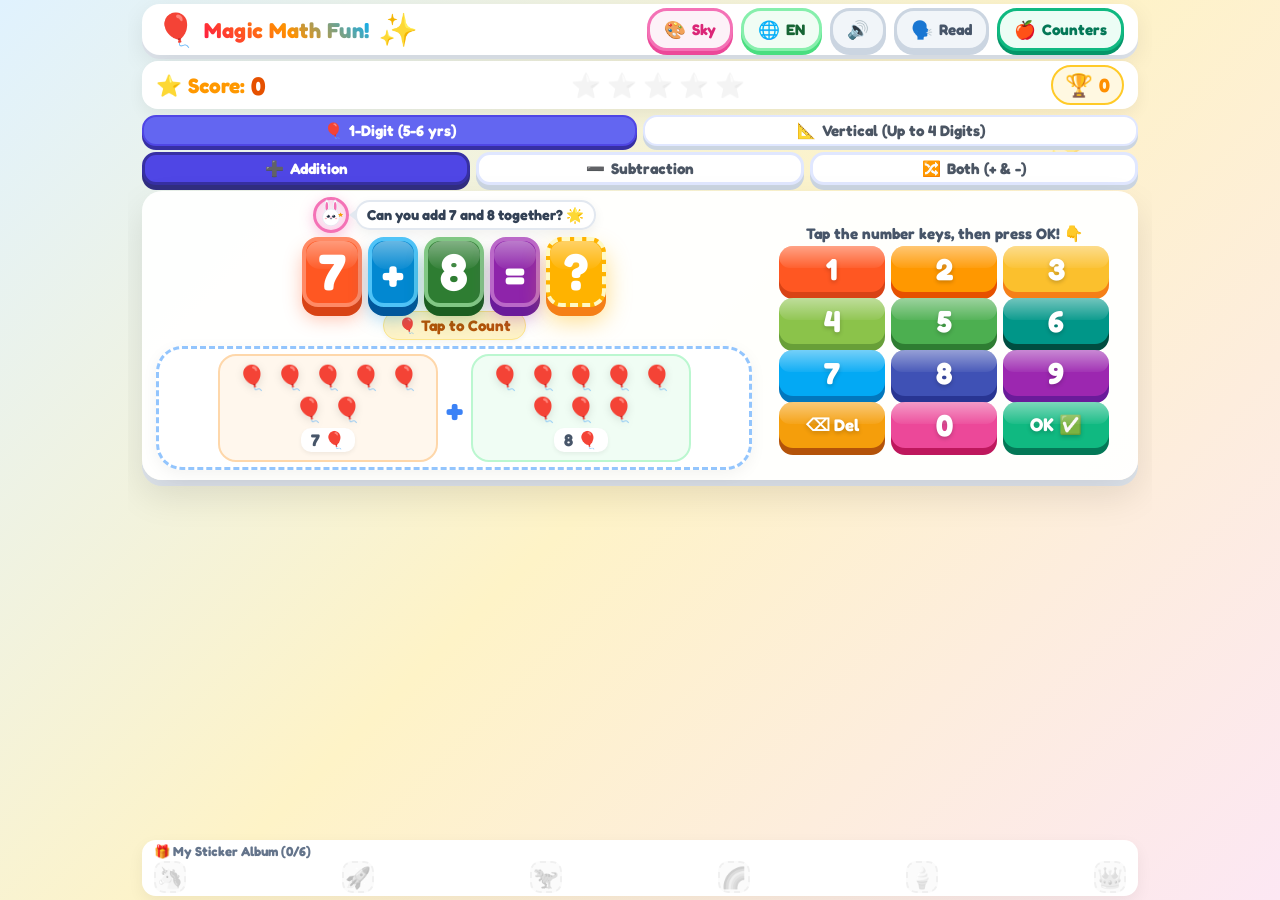
==== index.html @ 03e1ab06 "feat: dynamic device adaptation engine, 2-4 digit vertical math with carry/borrow animations, zero-s" ====
<!DOCTYPE html>
<html lang="en">
<head>
  <meta charset="UTF-8">
  <meta name="viewport" content="width=device-width, initial-scale=1.0, maximum-scale=1.0, user-scalable=no, viewport-fit=cover">
  <meta name="apple-mobile-web-app-capable" content="yes">
  <meta name="apple-mobile-web-app-status-bar-style" content="default">
  <title>🌟 Magic Math Adventure! Kids Addition & Subtraction 🎈</title>
  <link rel="preconnect" href="https://fonts.googleapis.com">
  <link rel="preconnect" href="https://fonts.gstatic.com" crossorigin>
  <link href="https://fonts.googleapis.com/css2?family=Fredoka:wght@400;600;700;800&family=Nunito:wght@700;900&display=swap" rel="stylesheet">
  <link rel="stylesheet" href="style.css?v=4.1.0">
</head>
<body class="theme-sky">
  <!-- Canvas for celebration fireworks, flowers & magic touch sparkles -->
  <canvas id="fxCanvas"></canvas>

  <!-- Ambient background clouds & world elements -->
  <div class="bg-decorations" aria-hidden="true">
    <div class="bg-cloud cloud-1">☁️</div>
    <div class="bg-cloud cloud-2">⛅</div>
    <div class="bg-cloud cloud-3">☁️</div>
    <div class="bg-cloud cloud-4">✨</div>
  </div>

  <div class="game-container">
    <!-- Top Header & Controls -->
    <header class="game-header">
      <div class="logo-badge">
        <span class="logo-icon">🎈</span>
        <h1 class="game-title">Magic Math Fun!</h1>
        <span class="logo-icon">✨</span>
      </div>

      <div class="header-tools">
        <!-- Theme Switcher -->
        <button id="themeBtn" class="tool-btn theme-btn" title="Switch Theme (Sky, Space, Candy)" aria-label="Switch Theme">
          <span id="themeIcon">🎨</span>
          <span class="btn-label" id="themeLabel">Sky</span>
        </button>
        <!-- Voice Language Switcher (EN / 中文) -->
        <button id="langBtn" class="tool-btn lang-btn" title="Switch Voice Language (English / 中文)" aria-label="Switch Voice Language">
          <span id="langIcon">🌐</span>
          <span class="btn-label" id="langLabel">EN</span>
        </button>
        <!-- Sound toggle -->
        <button id="soundBtn" class="tool-btn" title="Toggle Sound" aria-label="Toggle Sound">
          <span id="soundIcon">🔊</span>
        </button>
        <!-- Speech Read-Aloud button -->
        <button id="speechBtn" class="tool-btn" title="Read Problem Aloud" aria-label="Read Problem Aloud">
          <span>🗣️</span>
          <span class="btn-label">Read</span>
        </button>
        <!-- Visual Helpers toggle -->
        <button id="visualToggleBtn" class="tool-btn active" title="Show/Hide Fruit Counters" aria-label="Toggle Counters">
          <span>🍎</span>
          <span class="btn-label">Counters</span>
        </button>
      </div>
    </header>

    <!-- Score & Streak Bar with Cool Combo Meter -->
    <div class="score-banner">
      <div class="streak-box">
        <span class="star-icon">⭐</span>
        <span class="streak-label">Score:</span>
        <span id="scoreVal" class="score-num">0</span>
      </div>

      <!-- Arcade Combo Flame Badge -->
      <div class="combo-badge hidden" id="comboBadge">
        <span class="combo-flame">🔥</span>
        <span class="combo-text" id="comboText">COMBO x2!</span>
      </div>

      <div class="stars-tray" id="starsTray">
        <span class="star-slot empty">⭐</span>
        <span class="star-slot empty">⭐</span>
        <span class="star-slot empty">⭐</span>
        <span class="star-slot empty">⭐</span>
        <span class="star-slot empty">⭐</span>
      </div>

      <div class="trophy-badge" id="trophyBadge" title="Collect 5 stars for a prize!">
        <span class="trophy-icon">🏆</span>
        <span id="trophyCount">0</span>
      </div>
    </div>

    <!-- Level / Format Selector: Single Digit vs Vertical Multi-Digit -->
    <div class="format-selector">
      <button class="format-tab active" id="tabHorizontal" data-format="horizontal">
        <span class="tab-icon">🎈</span> 1-Digit (5-6 yrs)
      </button>
      <button class="format-tab" id="tabVertical" data-format="vertical">
        <span class="tab-icon">📐</span> Vertical (Up to 4 Digits)
      </button>
    </div>

    <!-- Multi-Digit Range Selector (Visible only in Vertical mode) -->
    <div class="digit-selector hidden" id="digitSelector">
      <span class="digit-label">Columns:</span>
      <button class="digit-pill active" data-digits="2">2 Digits (Tens)</button>
      <button class="digit-pill" data-digits="3">3 Digits (Hundreds)</button>
      <button class="digit-pill" data-digits="4">4 Digits (Thousands)</button>
    </div>

    <!-- Mode Selector Tabs -->
    <div class="mode-selector">
      <button class="mode-tab active" data-mode="add">
        <span class="tab-icon">➕</span> Addition
      </button>
      <button class="mode-tab" data-mode="sub">
        <span class="tab-icon">➖</span> Subtraction
      </button>
      <button class="mode-tab" data-mode="mix">
        <span class="tab-icon">🔀</span> Both (+ & -)
      </button>
    </div>

    <!-- Main Game Board -->
    <main class="math-board">
      <div class="board-layout">
        <!-- Problem & Counters Section -->
        <div class="board-problem-section">
          <!-- Animated Mascot Pip with Speech Bubble -->
          <div class="mascot-bar">
            <div class="mascot-avatar" id="mascotAvatar" title="Tap Pip for good luck!">
              <svg viewBox="0 0 100 100" width="56" height="56" class="svg-mascot">
                <ellipse cx="36" cy="22" rx="8" ry="22" fill="#FFFFFF" stroke="#E2E8F0" stroke-width="2.5" class="mascot-ear left-ear"/>
                <ellipse cx="36" cy="22" rx="4.5" ry="15" fill="#F472B6" class="mascot-ear left-ear"/>
                <ellipse cx="64" cy="22" rx="8" ry="22" fill="#FFFFFF" stroke="#E2E8F0" stroke-width="2.5" class="mascot-ear right-ear"/>
                <ellipse cx="64" cy="22" rx="4.5" ry="15" fill="#F472B6" class="mascot-ear right-ear"/>
                <circle cx="50" cy="58" r="28" fill="#FFFFFF" stroke="#E2E8F0" stroke-width="2.5"/>
                <g class="mascot-eyes">
                  <circle cx="41" cy="54" r="5" fill="#1E293B"/>
                  <circle cx="39" cy="52" r="1.8" fill="#FFFFFF"/>
                  <circle cx="59" cy="54" r="5" fill="#1E293B"/>
                  <circle cx="57" cy="52" r="1.8" fill="#FFFFFF"/>
                </g>
                <ellipse cx="33" cy="62" rx="4" ry="2.5" fill="#FDA4AF" opacity="0.8"/>
                <ellipse cx="67" cy="62" rx="4" ry="2.5" fill="#FDA4AF" opacity="0.8"/>
                <polygon points="50,59 47,56 53,56" fill="#EC4899"/>
                <path d="M 47 62 Q 50 65 53 62" stroke="#1E293B" stroke-width="2" stroke-linecap="round" fill="none"/>
                <polygon points="82,42 85,47 91,47 86,51 88,57 82,53 76,57 78,51 73,47 79,47" fill="#F59E0B" class="wand-star"/>
              </svg>
            </div>
            <div class="mascot-bubble" id="mascotBubble">You got this, Math Hero! 🌟</div>
          </div>

          <!-- Equation Display with 3D Glossy Arcade blocks -->
          <div class="equation-card">
            <div class="num-box num-first" id="num1">2</div>
            <div class="op-box" id="opSymbol">+</div>
            <div class="num-box num-second" id="num2">3</div>
            <div class="eq-box">=</div>
            <div class="mystery-box" id="mysteryBox">?</div>
          </div>

          <!-- Visual Counting Counters (Interactive fruits/stars) -->
          <div class="visual-helpers-wrapper" id="visualHelpersWrapper">
            <div class="helpers-header">
              <span class="helpers-badge" id="helpersBadge">🍎 Tap to Count</span>
            </div>
            <div class="visual-helpers-container" id="visualHelpers">
              <!-- Left Fruit Tray -->
              <div class="counter-card counter-left" id="counterLeftCard">
                <div class="counter-items" id="helperLeft">
                  <span class="helper-item" title="apple 1">🍎</span>
                  <span class="helper-item" title="apple 2">🍎</span>
                </div>
                <div class="counter-count" id="countLeft">2 🍎</div>
              </div>

              <div class="helper-op" id="helperOp">+</div>

              <!-- Right Fruit Tray -->
              <div class="counter-card counter-right" id="counterRightCard">
                <div class="counter-items" id="helperRight">
                  <span class="helper-item" title="apple 3">🍎</span>
                  <span class="helper-item" title="apple 4">🍎</span>
                  <span class="helper-item" title="apple 5">🍎</span>
                </div>
                <div class="counter-count" id="countRight">3 🍎</div>
              </div>
            </div>
          </div>

          <!-- Vertical Multi-Digit Math Board with Carry & Borrow Animations -->
          <div class="vertical-card hidden" id="verticalCard">
            <!-- Vertical Actions / Toolbar -->
            <div class="v-toolbar">
              <button id="vDemoBtn" class="v-tool-btn v-demo-btn" title="Watch Pip solve with animated steps">
                <span>🪄</span> Show Carry / Borrow Demo
              </button>
              <button id="vBorrowActionBtn" class="v-tool-btn v-borrow-btn hidden" title="Borrow 1 ten from next column">
                <span>🤝</span> Borrow 1 Ten!
              </button>
            </div>

            <!-- Dynamic Place Value Grid Container -->
            <div class="v-grid-wrapper">
              <div class="v-grid" id="vGrid">
                <!-- Dynamically populated columns -->
              </div>
            </div>

            <!-- Educational Step-by-Step Prompt Banner -->
            <div class="v-step-guide" id="vStepGuide">
              <span class="v-guide-icon" id="vGuideIcon">💡</span>
              <span class="v-guide-text" id="vGuideText">Start with the Ones column on the right! 👉</span>
            </div>
          </div>
        </div>

        <!-- Input & Keypad Section -->
        <div class="board-input-section">
          <!-- Instruction / Hint Prompt -->
          <div class="hint-text" id="hintText">Tap the number keys, then press OK! 👇</div>

          <!-- Kid-Friendly Interactive Number Keypad -->
          <div class="keypad-container" id="keypad">
            <div class="keypad-grid">
              <button class="key-btn key-num" data-val="1">1</button>
              <button class="key-btn key-num" data-val="2">2</button>
              <button class="key-btn key-num" data-val="3">3</button>

              <button class="key-btn key-num" data-val="4">4</button>
              <button class="key-btn key-num" data-val="5">5</button>
              <button class="key-btn key-num" data-val="6">6</button>

              <button class="key-btn key-num" data-val="7">7</button>
              <button class="key-btn key-num" data-val="8">8</button>
              <button class="key-btn key-num" data-val="9">9</button>

              <button class="key-btn key-action key-clear" id="keyClear" title="Clear/Delete">⌫ Del</button>
              <button class="key-btn key-num" data-val="0">0</button>
              <button class="key-btn key-action key-submit" id="keySubmit" title="Check Answer">OK ✅</button>
            </div>
          </div>
        </div>
      </div>
    </main>

    <!-- Sticker Rewards Drawer -->
    <section class="sticker-shelf" id="stickerShelf">
      <div class="shelf-title">
        <span>🎁 My Sticker Album (<span id="stickerCount">0</span>/6)</span>
      </div>
      <div class="stickers-row" id="stickersRow">
        <div class="sticker-item locked" data-id="1">🦄</div>
        <div class="sticker-item locked" data-id="2">🚀</div>
        <div class="sticker-item locked" data-id="3">🦖</div>
        <div class="sticker-item locked" data-id="4">🌈</div>
        <div class="sticker-item locked" data-id="5">🍦</div>
        <div class="sticker-item locked" data-id="6">👑</div>
      </div>
    </section>
  </div>

  <!-- Celebration Modal (Fireworks, Flowers, Cheering Animals) -->
  <div class="modal-overlay" id="celebrationModal">
    <div class="celebration-card">
      <div class="celebration-ribbon">🌟 AWESOME! 🌟</div>
      
      <!-- Cheerful Animal Parade (SVG Animating) -->
      <div class="animal-stage">
        <!-- SVG Cheering Animals -->
        <div class="cheering-animal lion active" id="animalLion">
          <svg viewBox="0 0 200 200" width="160" height="160" class="svg-animal">
            <!-- Lion Mane -->
            <circle cx="100" cy="100" r="75" fill="#FFA726"/>
            <circle cx="100" cy="100" r="68" fill="#FF7043"/>
            <!-- Lion Ears -->
            <circle cx="60" cy="45" r="18" fill="#FF7043"/>
            <circle cx="60" cy="45" r="10" fill="#FFCC80"/>
            <circle cx="140" cy="45" r="18" fill="#FF7043"/>
            <circle cx="140" cy="45" r="10" fill="#FFCC80"/>
            <!-- Lion Face -->
            <circle cx="100" cy="105" r="52" fill="#FFCC80"/>
            <!-- Party Hat -->
            <polygon points="100,10 75,55 125,55" fill="#AB47BC"/>
            <circle cx="100" cy="10" r="8" fill="#FFEB3B"/>
            <circle cx="88" cy="40" r="4" fill="#FFEB3B"/>
            <circle cx="108" cy="35" r="5" fill="#29B6F6"/>
            <!-- Cheerful Eyes -->
            <path d="M 80 95 Q 88 85 96 95" stroke="#3E2723" stroke-width="5" stroke-linecap="round" fill="none"/>
            <path d="M 104 95 Q 112 85 120 95" stroke="#3E2723" stroke-width="5" stroke-linecap="round" fill="none"/>
            <!-- Rosy Cheeks -->
            <circle cx="75" cy="112" r="10" fill="#FF8A80" opacity="0.6"/>
            <circle cx="125" cy="112" r="10" fill="#FF8A80" opacity="0.6"/>
            <!-- Nose & Happy Big Open Smile -->
            <polygon points="100,110 93,103 107,103" fill="#D84315"/>
            <path d="M 100 110 L 100 118" stroke="#3E2723" stroke-width="3"/>
            <path d="M 88 118 Q 100 138 112 118 Z" fill="#D32F2F" stroke="#3E2723" stroke-width="3"/>
            <!-- Tongue -->
            <path d="M 94 126 Q 100 135 106 126 Z" fill="#FF8A80"/>
            <!-- Cheering Paws -->
            <g class="cheering-paws">
              <ellipse cx="40" cy="120" rx="18" ry="14" fill="#FFCC80" transform="rotate(-25 40 120)"/>
              <ellipse cx="160" cy="120" rx="18" ry="14" fill="#FFCC80" transform="rotate(25 160 120)"/>
            </g>
          </svg>
        </div>

        <div class="cheering-animal bunny" id="animalBunny">
          <svg viewBox="0 0 200 200" width="160" height="160" class="svg-animal">
            <!-- Bunny Ears -->
            <ellipse cx="70" cy="50" rx="16" ry="45" fill="#FFFFFF" stroke="#E0E0E0" stroke-width="3" transform="rotate(-12 70 50)"/>
            <ellipse cx="70" cy="50" rx="8" ry="32" fill="#FF80AB" transform="rotate(-12 70 50)"/>
            <ellipse cx="130" cy="50" rx="16" ry="45" fill="#FFFFFF" stroke="#E0E0E0" stroke-width="3" transform="rotate(12 130 50)"/>
            <ellipse cx="130" cy="50" rx="8" ry="32" fill="#FF80AB" transform="rotate(12 130 50)"/>
            <!-- Bunny Head -->
            <circle cx="100" cy="115" r="55" fill="#FFFFFF" stroke="#E0E0E0" stroke-width="3"/>
            <!-- Cute Big Eyes -->
            <circle cx="82" cy="110" r="9" fill="#37474F"/>
            <circle cx="80" cy="107" r="3" fill="#FFFFFF"/>
            <circle cx="118" cy="110" r="9" fill="#37474F"/>
            <circle cx="116" cy="107" r="3" fill="#FFFFFF"/>
            <!-- Blushing Cheeks -->
            <circle cx="68" cy="125" r="10" fill="#FF80AB" opacity="0.6"/>
            <circle cx="132" cy="125" r="10" fill="#FF80AB" opacity="0.6"/>
            <!-- Cute Nose and Smile -->
            <ellipse cx="100" cy="118" rx="6" ry="4" fill="#FF4081"/>
            <path d="M 94 124 Q 100 130 106 124" stroke="#37474F" stroke-width="3" stroke-linecap="round" fill="none"/>
            <!-- Cheerful Golden Star in Hand -->
            <polygon points="100,140 106,155 122,156 109,166 114,182 100,172 86,182 91,166 78,156 94,155" fill="#FFD700"/>
          </svg>
        </div>

        <div class="cheering-animal puppy" id="animalPuppy">
          <svg viewBox="0 0 200 200" width="160" height="160" class="svg-animal">
            <!-- Puppy Ears -->
            <ellipse cx="50" cy="95" rx="20" ry="40" fill="#8D6E63" transform="rotate(25 50 95)"/>
            <ellipse cx="150" cy="95" rx="20" ry="40" fill="#8D6E63" transform="rotate(-25 150 95)"/>
            <!-- Puppy Head -->
            <circle cx="100" cy="105" r="54" fill="#D7CCC8"/>
            <!-- Eye Patch -->
            <ellipse cx="80" cy="95" rx="20" ry="18" fill="#8D6E63" opacity="0.7"/>
            <!-- Sparkly Happy Eyes -->
            <circle cx="80" cy="95" r="8" fill="#3E2723"/>
            <circle cx="78" cy="92" r="3" fill="#FFFFFF"/>
            <circle cx="120" cy="95" r="8" fill="#3E2723"/>
            <circle cx="118" cy="92" r="3" fill="#FFFFFF"/>
            <!-- Cheeks -->
            <circle cx="66" cy="115" r="8" fill="#FFAB91" opacity="0.7"/>
            <circle cx="134" cy="115" r="8" fill="#FFAB91" opacity="0.7"/>
            <!-- Snout & Big Happy Tongue -->
            <ellipse cx="100" cy="115" rx="16" ry="11" fill="#FFFFFF"/>
            <ellipse cx="100" cy="110" rx="9" ry="6" fill="#3E2723"/>
            <path d="M 96 118 Q 100 123 104 118" stroke="#3E2723" stroke-width="2" fill="none"/>
            <path d="M 95 120 C 95 136, 105 136, 105 120 Z" fill="#FF5252"/>
          </svg>
        </div>
      </div>

      <div class="praise-message" id="praiseMessage">YOU ARE A GENIUS! 🎉</div>
      <div class="praise-equation" id="praiseEquation">3 + 2 = 5</div>

      <!-- Floating flowers & sparkles shower decorative icons -->
      <div class="celebration-decorations">
        <span class="decor-flower flower-1">🌸</span>
        <span class="decor-flower flower-2">🌻</span>
        <span class="decor-flower flower-3">🌺</span>
        <span class="decor-flower flower-4">🌷</span>
        <span class="decor-flower flower-5">🌼</span>
      </div>

      <button id="nextQuestionBtn" class="next-btn">Next Problem ➔</button>
    </div>
  </div>

  <!-- Sad Picture / Encouraging Try Again Modal (When wrong) -->
  <div class="modal-overlay" id="sadModal">
    <div class="sad-card">
      <div class="sad-badge">Oops! Almost! 💖</div>

      <!-- Adorable Cute Sad Puppy SVG (Gentle & Encouraging) -->
      <div class="sad-picture-box">
        <svg viewBox="0 0 200 200" width="180" height="180" class="svg-sad-puppy">
          <!-- Background soft halo -->
          <circle cx="100" cy="105" r="70" fill="#E1F5FE" opacity="0.5"/>
          <!-- Droopy Sad Ears -->
          <ellipse cx="45" cy="110" rx="18" ry="42" fill="#8D6E63" transform="rotate(35 45 110)"/>
          <ellipse cx="155" cy="110" rx="18" ry="42" fill="#8D6E63" transform="rotate(-35 155 110)"/>
          <!-- Head -->
          <circle cx="100" cy="105" r="54" fill="#D7CCC8"/>
          <!-- Eye Patch -->
          <ellipse cx="80" cy="100" rx="20" ry="18" fill="#8D6E63" opacity="0.6"/>
          
          <!-- Big Teary Pleading Eyes 🥺 -->
          <!-- Left Eye -->
          <circle cx="78" cy="102" r="12" fill="#3E2723"/>
          <circle cx="75" cy="98" r="4.5" fill="#FFFFFF"/>
          <circle cx="82" cy="106" r="2.5" fill="#FFFFFF"/>
          <!-- Tear drop left -->
          <path d="M 66 110 C 64 116, 60 120, 66 124 C 72 120, 68 116, 66 110 Z" fill="#4FC3F7" class="sad-tear"/>

          <!-- Right Eye -->
          <circle cx="122" cy="102" r="12" fill="#3E2723"/>
          <circle cx="119" cy="98" r="4.5" fill="#FFFFFF"/>
          <circle cx="126" cy="106" r="2.5" fill="#FFFFFF"/>
          <!-- Tear drop right -->
          <path d="M 134 112 C 132 118, 128 122, 134 126 C 140 122, 136 118, 134 112 Z" fill="#4FC3F7" class="sad-tear"/>

          <!-- Droopy sad eyebrows -->
          <path d="M 68 88 Q 80 94 88 90" stroke="#5D4037" stroke-width="3" stroke-linecap="round" fill="none"/>
          <path d="M 132 88 Q 120 94 112 90" stroke="#5D4037" stroke-width="3" stroke-linecap="round" fill="none"/>

          <!-- Snout & Little Cute Sad Mouth -->
          <ellipse cx="100" cy="120" rx="16" ry="12" fill="#FFFFFF"/>
          <ellipse cx="100" cy="115" rx="8" ry="6" fill="#3E2723"/>
          <path d="M 94 128 Q 100 122 106 128" stroke="#3E2723" stroke-width="3" stroke-linecap="round" fill="none"/>

          <!-- Rosy gentle blush -->
          <circle cx="64" cy="118" r="7" fill="#FFAB91" opacity="0.6"/>
          <circle cx="136" cy="118" r="7" fill="#FFAB91" opacity="0.6"/>

          <!-- Paws holding a supportive cute heart -->
          <path d="M 100 148 C 90 135, 75 145, 85 160 L 100 175 L 115 160 C 125 145, 110 135, 100 148 Z" fill="#FF7043"/>
          <ellipse cx="78" cy="155" rx="10" ry="8" fill="#D7CCC8"/>
          <ellipse cx="122" cy="155" rx="10" ry="8" fill="#D7CCC8"/>
        </svg>
      </div>

      <div class="sad-message">Don't be sad! You can do it! 💕</div>
      <div class="sad-hint" id="sadHint">Let's count the fruit helpers together!</div>

      <div class="sad-actions">
        <button id="tryAgainBtn" class="try-again-btn">
          <span>🔄</span> Try Again!
        </button>
      </div>
    </div>
  </div>

  <script src="game.js?v=4.1.0"></script>
</body>
</html>
---- style.css ----
/* ==========================================================================
   Magic Math Adventure - Kids-Friendly CSS Theme (Ages 5-6)
   ========================================================================== */

:root {
  --font-family: 'Fredoka', 'Nunito', -apple-system, BlinkMacSystemFont, "Segoe UI", Roboto, sans-serif;
  
  /* Bright, playful candy color palette */
  --bg-gradient: linear-gradient(135deg, #e0f2fe 0%, #fef3c7 50%, #fce7f3 100%);
  --num1-color: #ff5722;
  --num1-shadow: #d84315;
  --num2-color: #2e7d32;
  --num2-shadow: #1b5e20;
  --op-color: #0288d1;
  --op-shadow: #01579b;
  --eq-color: #8e24aa;
  --mystery-bg: #ffb300;
  --mystery-shadow: #f57f17;
  
  --card-bg: rgba(255, 255, 255, 0.95);
  --choice-1: #ff5252;
  --choice-2: #448aff;
  --choice-3: #4caf50;
  --choice-4: #ffa000;
}

* {
  box-sizing: border-box;
  margin: 0;
  padding: 0;
  user-select: none;
  -webkit-user-select: none;
  -webkit-touch-callout: none;
  -webkit-tap-highlight-color: transparent;
  touch-action: manipulation;
}

body {
  font-family: var(--font-family);
  background: var(--bg-gradient);
  min-height: 100vh;
  min-height: 100dvh;
  padding-top: env(safe-area-inset-top, 0px);
  padding-right: env(safe-area-inset-right, 0px);
  padding-bottom: env(safe-area-inset-bottom, 0px);
  padding-left: env(safe-area-inset-left, 0px);
  display: flex;
  justify-content: center;
  align-items: center;
  overflow-x: hidden;
  position: relative;
  color: #37474f;
}

/* Canvas full screen on top for fireworks, flower petals and touch sparkles */
#fxCanvas {
  position: fixed;
  top: 0;
  left: 0;
  width: 100vw;
  height: 100vh;
  pointer-events: none;
  z-index: 900;
}

/* Ambient Background Living World (Floating Clouds & Stars) */
.bg-decorations {
  position: fixed;
  top: 0;
  left: 0;
  width: 100vw;
  height: 100vh;
  pointer-events: none;
  z-index: 1;
  overflow: hidden;
}

.bg-cloud {
  position: absolute;
  font-size: 3.5rem;
  opacity: 0.35;
  filter: drop-shadow(0 4px 12px rgba(0, 0, 0, 0.05));
  user-select: none;
  will-change: transform;
}

.cloud-1 {
  top: 6%;
  left: -80px;
  animation: driftRight 45s linear infinite;
}

.cloud-2 {
  top: 25%;
  right: -90px;
  animation: driftLeft 52s linear infinite;
  animation-delay: 8s;
}

.cloud-3 {
  bottom: 14%;
  left: -100px;
  animation: driftRight 58s linear infinite;
  animation-delay: 18s;
}

.cloud-4 {
  top: 14%;
  right: 15%;
  font-size: 2.2rem;
  animation: twinkleStar 3.5s ease-in-out infinite alternate;
}

@keyframes driftRight {
  0% { transform: translateX(0); }
  100% { transform: translateX(calc(100vw + 160px)); }
}

@keyframes driftLeft {
  0% { transform: translateX(0); }
  100% { transform: translateX(calc(-100vw - 160px)); }
}

@keyframes twinkleStar {
  0% { transform: scale(0.8) rotate(0deg); opacity: 0.25; }
  100% { transform: scale(1.3) rotate(35deg); opacity: 0.85; }
}

/* Main Container */
.game-container {
  width: 100%;
  max-width: 680px;
  min-height: 94vh;
  min-height: calc(100dvh - 16px);
  margin: 8px auto;
  padding: 12px 18px;
  display: flex;
  flex-direction: column;
  justify-content: space-between;
  position: relative;
  z-index: 10;
}

/* ==========================================================================
   Header & Toolbar
   ========================================================================== */
.game-header {
  display: flex;
  justify-content: space-between;
  align-items: center;
  background: #ffffff;
  padding: 12px 20px;
  border-radius: 30px;
  box-shadow: 0 8px 24px rgba(0, 0, 0, 0.08), 0 4px 0 #e2e8f0;
  margin-bottom: 14px;
}

.logo-badge {
  display: flex;
  align-items: center;
  gap: 8px;
}

.logo-icon {
  font-size: 2rem;
  animation: bounce 2s infinite ease-in-out;
}

.game-title {
  font-size: 1.8rem;
  font-weight: 800;
  background: linear-gradient(45deg, #ff1744, #ff9100, #00b0ff);
  -webkit-background-clip: text;
  -webkit-text-fill-color: transparent;
  letter-spacing: 0.5px;
}

.header-tools {
  display: flex;
  gap: 8px;
}

.tool-btn {
  font-family: var(--font-family);
  background: #f1f5f9;
  border: 3px solid #cbd5e1;
  border-radius: 20px;
  padding: 8px 14px;
  font-size: 1.1rem;
  font-weight: 700;
  color: #475569;
  cursor: pointer;
  display: flex;
  align-items: center;
  gap: 6px;
  transition: all 0.2s cubic-bezier(0.34, 1.56, 0.64, 1);
  box-shadow: 0 4px 0 #cbd5e1;
}

.tool-btn:hover {
  transform: translateY(-2px);
  background: #ffffff;
}

.tool-btn:active {
  transform: translateY(2px);
  box-shadow: 0 1px 0 #cbd5e1;
}

.tool-btn.active {
  background: #ecfdf5;
  border-color: #10b981;
  color: #047857;
  box-shadow: 0 4px 0 #059669;
}

.theme-btn {
  background: #fdf2f8;
  border-color: #f472b6;
  color: #db2777;
  box-shadow: 0 4px 0 #ec4899;
}

.theme-btn:hover {
  background: #fce7f3;
}

.lang-btn {
  background: #f0fdf4;
  border-color: #86efac;
  color: #166534;
  box-shadow: 0 4px 0 #4ade80;
}

.lang-btn:hover {
  background: #dcfce7;
}

.tool-btn .btn-label {
  font-size: 0.95rem;
  display: inline-block;
}

@media (max-width: 580px) {
  .tool-btn .btn-label {
    display: none !important;
  }
  .tool-btn {
    padding: 3px !important;
    min-width: 30px !important;
    width: 30px !important;
    height: 30px !important;
    font-size: 0.9rem !important;
    border-radius: 9px !important;
    border-width: 2px !important;
    gap: 0 !important;
    justify-content: center !important;
    align-items: center !important;
    flex-shrink: 0 !important;
  }
  .header-tools {
    gap: 3px !important;
    flex-shrink: 0 !important;
  }
  .logo-badge {
    gap: 3px !important;
    min-width: 0 !important;
    flex-shrink: 1 !important;
    overflow: hidden !important;
  }
  .game-title {
    font-size: 1.05rem !important;
    white-space: nowrap !important;
    overflow: hidden !important;
    text-overflow: ellipsis !important;
  }
  .logo-icon:last-child {
    display: none !important;
  }
  .logo-icon {
    font-size: 1.15rem !important;
  }
}

/* ==========================================================================
   Score, Stars & Trophies Bar
   ========================================================================== */
.score-banner {
  display: flex;
  justify-content: space-between;
  align-items: center;
  background: #ffffff;
  padding: 10px 18px;
  border-radius: 24px;
  margin-bottom: 12px;
  box-shadow: 0 6px 16px rgba(0, 0, 0, 0.06);
}

.streak-box {
  display: flex;
  align-items: center;
  gap: 6px;
  font-size: 1.3rem;
  font-weight: 800;
  color: #ff9800;
}

.score-num {
  font-size: 1.6rem;
  color: #e65100;
}

.stars-tray {
  display: flex;
  gap: 6px;
}

.star-slot {
  font-size: 1.5rem;
  transition: transform 0.4s cubic-bezier(0.34, 1.56, 0.64, 1);
}

.star-slot.filled {
  filter: drop-shadow(0 2px 6px rgba(255, 193, 7, 0.8));
  animation: starPop 0.5s ease-out;
}

.star-slot.empty {
  opacity: 0.25;
  filter: grayscale(1);
}

.trophy-badge {
  display: flex;
  align-items: center;
  gap: 6px;
  background: #fff8e1;
  border: 2px solid #ffca28;
  padding: 4px 12px;
  border-radius: 20px;
  font-weight: 800;
  font-size: 1.2rem;
  color: #ff8f00;
}

.trophy-icon {
  font-size: 1.4rem;
}

/* Arcade Combo Flame Badge */
.combo-badge {
  display: inline-flex;
  align-items: center;
  gap: 6px;
  background: linear-gradient(135deg, #ff3d00, #ff9100);
  color: #ffffff;
  padding: 4px 14px;
  border-radius: 20px;
  font-size: 1.05rem;
  font-weight: 900;
  letter-spacing: 0.5px;
  box-shadow: 0 4px 14px rgba(255, 61, 0, 0.45), 0 2px 0 #b32a00;
  animation: comboPulse 0.7s ease-in-out infinite alternate;
}

.combo-badge.hidden {
  display: none;
}

@keyframes comboPulse {
  0% { transform: scale(0.95); filter: brightness(1); }
  100% { transform: scale(1.08); filter: brightness(1.25); }
}

/* Floating "+10 ⭐" Popups */
.floating-score {
  position: fixed;
  font-family: var(--font-family);
  font-weight: 900;
  font-size: 1.8rem;
  color: #f59e0b;
  text-shadow: 0 2px 0 #ffffff, 0 4px 10px rgba(245, 158, 11, 0.5);
  pointer-events: none;
  z-index: 999;
  animation: scoreFloatUp 1.2s cubic-bezier(0.22, 1, 0.36, 1) forwards;
}

@keyframes scoreFloatUp {
  0% { transform: translateY(0) scale(0.7); opacity: 0; }
  20% { transform: translateY(-15px) scale(1.2); opacity: 1; }
  80% { transform: translateY(-55px) scale(1); opacity: 1; }
  100% { transform: translateY(-80px) scale(0.9); opacity: 0; }
}

/* ==========================================================================
   Mode & Range Selectors
   ========================================================================== */
/* Format Selector (Horizontal vs Vertical Multi-Digit) */
.format-selector {
  display: flex;
  gap: 8px;
  margin-bottom: 8px;
}

.format-tab {
  flex: 1;
  font-family: var(--font-family);
  font-size: 1.05rem;
  font-weight: 800;
  padding: 8px 10px;
  border: 2.5px solid #e0e7ff;
  border-radius: 18px;
  background: #ffffff;
  color: #4b5563;
  cursor: pointer;
  box-shadow: 0 4px 0 #cbd5e1;
  transition: all 0.15s cubic-bezier(0.34, 1.56, 0.64, 1);
  display: flex;
  justify-content: center;
  align-items: center;
  gap: 6px;
}

.format-tab:hover {
  transform: translateY(-2px);
  box-shadow: 0 6px 0 #cbd5e1;
}

.format-tab:active {
  transform: translateY(2px);
  box-shadow: 0 1px 0 #cbd5e1;
}

.format-tab.active {
  background: #6366f1;
  color: #ffffff;
  border-color: #4f46e5;
  box-shadow: 0 4px 0 #3730a3;
}

/* Digit Range Selector (2, 3, 4 Digits) */
.digit-selector {
  display: flex;
  justify-content: center;
  align-items: center;
  gap: 6px;
  margin-bottom: 8px;
  background: rgba(255, 255, 255, 0.85);
  padding: 5px 12px;
  border-radius: 20px;
  border: 2px solid #e2e8f0;
  box-shadow: 0 2px 8px rgba(0,0,0,0.04);
}

.digit-selector.hidden {
  display: none !important;
}

.digit-label {
  font-size: 0.95rem;
  font-weight: 800;
  color: #64748b;
  margin-right: 4px;
}

.digit-pill {
  font-family: var(--font-family);
  border: 2px solid #cbd5e1;
  background: #ffffff;
  color: #475569;
  font-weight: 800;
  font-size: 0.9rem;
  padding: 5px 12px;
  border-radius: 14px;
  cursor: pointer;
  box-shadow: 0 3px 0 #cbd5e1;
  transition: all 0.15s;
}

.digit-pill:hover {
  background: #f8fafc;
  transform: translateY(-1px);
}

.digit-pill.active {
  background: #0ea5e9;
  border-color: #0284c7;
  color: #ffffff;
  box-shadow: 0 3px 0 #0369a1;
}

.mode-selector {
  display: flex;
  gap: 8px;
  margin-bottom: 10px;
}

.mode-tab {
  flex: 1;
  font-family: var(--font-family);
  font-size: 1.15rem;
  font-weight: 800;
  padding: 10px 6px;
  border: 3px solid #e0e7ff;
  border-radius: 20px;
  background: #ffffff;
  color: #4b5563;
  cursor: pointer;
  box-shadow: 0 5px 0 #cbd5e1;
  transition: all 0.2s cubic-bezier(0.34, 1.56, 0.64, 1);
  display: flex;
  justify-content: center;
  align-items: center;
  gap: 6px;
}

.mode-tab:hover {
  transform: translateY(-2px);
  box-shadow: 0 7px 0 #cbd5e1;
}

.mode-tab:active {
  transform: translateY(3px);
  box-shadow: 0 2px 0 #cbd5e1;
}

.mode-tab.active {
  background: #4f46e5;
  color: #ffffff;
  border-color: #3730a3;
  box-shadow: 0 5px 0 #312e81;
}

.range-selector {
  display: flex;
  justify-content: center;
  align-items: center;
  gap: 8px;
  margin-bottom: 16px;
}

.range-label {
  font-size: 1.05rem;
  font-weight: 800;
  color: #64748b;
}

.range-pill {
  font-family: var(--font-family);
  border: 2px solid #cbd5e1;
  background: #f8fafc;
  color: #475569;
  font-weight: 700;
  font-size: 0.95rem;
  padding: 6px 14px;
  border-radius: 16px;
  cursor: pointer;
  box-shadow: 0 3px 0 #cbd5e1;
  transition: all 0.2s;
}

.range-pill:hover {
  background: #ffffff;
}

.range-pill.active {
  background: #06b6d4;
  border-color: #0891b2;
  color: #ffffff;
  box-shadow: 0 3px 0 #0e7490;
}

/* ==========================================================================
   Math Board & Large Colorful Numbers
   ========================================================================== */
.math-board {
  background: var(--card-bg);
  border-radius: 36px;
  padding: 24px 20px;
  box-shadow: 0 16px 36px rgba(0, 0, 0, 0.1), 0 6px 0 #e2e8f0;
  text-align: center;
  margin-bottom: 16px;
}

/* Animated Mascot Pip Bar */
.mascot-bar {
  display: flex;
  align-items: center;
  justify-content: center;
  gap: 12px;
  margin-bottom: 14px;
}

.mascot-avatar {
  width: 56px;
  height: 56px;
  border-radius: 50%;
  background: radial-gradient(circle, #fdf2f8 0%, #fbcfe8 100%);
  border: 3px solid #f472b6;
  box-shadow: 0 4px 14px rgba(244, 114, 182, 0.4);
  display: flex;
  align-items: center;
  justify-content: center;
  cursor: pointer;
  animation: mascotFloat 3.2s ease-in-out infinite;
  transition: transform 0.25s cubic-bezier(0.34, 1.56, 0.64, 1);
  flex-shrink: 0;
}

.mascot-avatar:hover, .mascot-avatar:active {
  transform: scale(1.18) rotate(8deg);
}

@keyframes mascotFloat {
  0%, 100% { transform: translateY(0) rotate(0deg); }
  50% { transform: translateY(-5px) rotate(-2deg); }
}

.left-ear {
  transform-origin: 36px 36px;
  animation: earWiggleLeft 4s ease-in-out infinite;
}

.right-ear {
  transform-origin: 64px 36px;
  animation: earWiggleRight 4.5s ease-in-out infinite;
}

@keyframes earWiggleLeft {
  0%, 75%, 100% { transform: rotate(0deg); }
  80% { transform: rotate(-10deg); }
  85% { transform: rotate(5deg); }
}

@keyframes earWiggleRight {
  0%, 70%, 100% { transform: rotate(0deg); }
  75% { transform: rotate(10deg); }
  80% { transform: rotate(-5deg); }
}

.mascot-eyes {
  transform-origin: 50px 54px;
  animation: eyeBlink 3.8s infinite;
}

@keyframes eyeBlink {
  0%, 94%, 98%, 100% { transform: scaleY(1); }
  96% { transform: scaleY(0.08); }
}

.wand-star {
  transform-origin: 82px 49px;
  animation: starPulse 2s ease-in-out infinite;
}

@keyframes starPulse {
  0%, 100% { transform: scale(1) rotate(0deg); }
  50% { transform: scale(1.25) rotate(15deg); }
}

.mascot-bubble {
  background: #ffffff;
  padding: 8px 16px;
  border-radius: 20px;
  font-size: 1.05rem;
  font-weight: 800;
  color: #334155;
  border: 2.5px solid #e2e8f0;
  box-shadow: 0 4px 12px rgba(0, 0, 0, 0.06);
  position: relative;
  transition: all 0.3s ease;
  max-width: 320px;
}

.mascot-bubble::before {
  content: '';
  position: absolute;
  left: -8px;
  top: 50%;
  transform: translateY(-50%);
  width: 0;
  height: 0;
  border-top: 6px solid transparent;
  border-bottom: 6px solid transparent;
  border-right: 8px solid #e2e8f0;
}

.equation-card {
  display: flex;
  justify-content: center;
  align-items: center;
  gap: 12px;
  margin-bottom: 16px;
  flex-wrap: nowrap;
}

/* Huge Numbers with 3D Depth & Bright Playful Colors */
.num-box, .op-box, .eq-box, .mystery-box {
  display: flex;
  justify-content: center;
  align-items: center;
  font-size: 4.6rem;
  font-weight: 900;
  line-height: 1;
  min-width: 85px;
  height: 105px;
  border-radius: 24px;
  position: relative;
  overflow: hidden;
  transition: transform 0.25s cubic-bezier(0.34, 1.56, 0.64, 1);
}

.num-box::after, .op-box::after, .eq-box::after, .mystery-box::after {
  content: '';
  position: absolute;
  top: 0;
  left: 0;
  right: 0;
  height: 45%;
  background: linear-gradient(180deg, rgba(255, 255, 255, 0.4) 0%, rgba(255, 255, 255, 0.04) 100%);
  border-radius: inherit;
  pointer-events: none;
}

.num-first {
  color: #ffffff;
  background: #ff5722;
  box-shadow: 0 9px 0 var(--num1-shadow), 0 12px 18px rgba(255, 87, 34, 0.35);
  border: 4px solid #ff8a65;
}

.num-second {
  color: #ffffff;
  background: #2e7d32;
  box-shadow: 0 9px 0 var(--num2-shadow), 0 12px 18px rgba(46, 125, 50, 0.35);
  border: 4px solid #81c784;
}

.op-box {
  color: #ffffff;
  background: #0288d1;
  box-shadow: 0 9px 0 var(--op-shadow), 0 12px 18px rgba(2, 136, 209, 0.35);
  border: 4px solid #4fc3f7;
  font-size: 4.2rem;
  width: 75px;
  min-width: 75px;
}

.eq-box {
  color: #ffffff;
  background: #8e24aa;
  box-shadow: 0 9px 0 #6a1b9a, 0 12px 18px rgba(142, 36, 170, 0.35);
  border: 4px solid #ba68c8;
  font-size: 4.2rem;
  width: 75px;
  min-width: 75px;
}

.mystery-box {
  color: #ffffff;
  background: #ffb300;
  box-shadow: 0 9px 0 var(--mystery-shadow), 0 14px 24px rgba(255, 179, 0, 0.45);
  border: 4px dashed #fff9c4;
  font-size: 4.6rem;
  min-width: 120px;
  padding: 0 10px;
  letter-spacing: 1px;
  animation: pulseCard 2s infinite ease-in-out;
}

.mystery-box.has-val {
  background: #f59e0b;
  border-style: solid;
  animation: none;
}

/* ==========================================================================
   Visual Counting Helpers (Fruit & Star Counters)
   ========================================================================== */
.visual-helpers-wrapper {
  margin-bottom: 16px;
  transition: all 0.3s ease;
}

.visual-helpers-wrapper.hidden {
  display: none;
}

.helpers-header {
  display: flex;
  justify-content: center;
  margin-bottom: 6px;
}

.helpers-badge {
  background: #fef3c7;
  color: #b45309;
  font-size: 0.95rem;
  font-weight: 800;
  padding: 4px 14px;
  border-radius: 14px;
  border: 1.5px solid #fde68a;
  box-shadow: 0 2px 4px rgba(0,0,0,0.04);
}

.visual-helpers-container {
  display: flex;
  justify-content: center;
  align-items: center;
  gap: 14px;
  background: #ffffff;
  border: 3px dashed #93c5fd;
  border-radius: 26px;
  padding: 10px 14px;
  min-height: 90px;
  box-shadow: 0 4px 16px rgba(0, 0, 0, 0.05);
  transition: all 0.3s ease;
}

.visual-helpers-container.hidden {
  display: none;
}

.counter-card {
  display: flex;
  flex-direction: column;
  align-items: center;
  gap: 4px;
  padding: 8px 10px;
  border-radius: 18px;
  min-width: 95px;
  max-width: 220px;
  transition: transform 0.2s ease;
}

.counter-left {
  background: #fff7ed;
  border: 2px solid #fed7aa;
}

.counter-right {
  background: #f0fdf4;
  border: 2px solid #bbf7d0;
}

.counter-items {
  display: flex;
  flex-wrap: wrap;
  gap: 4px;
  justify-content: center;
  align-items: center;
  min-height: 44px;
}

.counter-count {
  font-size: 1.05rem;
  font-weight: 800;
  color: #475569;
  background: #ffffff;
  padding: 2px 10px;
  border-radius: 10px;
  box-shadow: 0 2px 4px rgba(0,0,0,0.06);
}

.helper-item {
  font-size: 2.2rem;
  display: inline-block;
  cursor: pointer;
  padding: 2px;
  line-height: 1;
  transition: transform 0.2s cubic-bezier(0.34, 1.56, 0.64, 1);
  filter: drop-shadow(0 2px 4px rgba(0,0,0,0.12));
}

.helper-item:hover {
  transform: scale(1.4) rotate(12deg);
}

.helper-item:active {
  transform: scale(0.9);
}

.helper-item.crossed-out {
  opacity: 0.3;
  filter: grayscale(0.8);
  position: relative;
}

.helper-item.crossed-out::after {
  content: "❌";
  font-size: 1.2rem;
  position: absolute;
  top: 50%;
  left: 50%;
  transform: translate(-50%, -50%);
}

.helper-op {
  font-size: 2.2rem;
  font-weight: 900;
  color: #3b82f6;
}

/* ==========================================================================
   Vertical Math (Columns Up to 4 Digits with Carry & Borrow)
   ========================================================================== */
.vertical-card {
  width: 100%;
  display: flex;
  flex-direction: column;
  align-items: center;
  margin-bottom: 12px;
}

.vertical-card.hidden {
  display: none !important;
}

.equation-card.hidden {
  display: none !important;
}

.v-toolbar {
  display: flex;
  gap: 8px;
  margin-bottom: 8px;
  width: 100%;
  justify-content: center;
  flex-wrap: wrap;
}

.v-tool-btn {
  font-family: var(--font-family);
  font-size: 0.95rem;
  font-weight: 800;
  padding: 6px 14px;
  border-radius: 16px;
  border: 2px solid #cbd5e1;
  cursor: pointer;
  display: inline-flex;
  align-items: center;
  gap: 6px;
  box-shadow: 0 3px 0 #cbd5e1;
  transition: all 0.15s cubic-bezier(0.34, 1.56, 0.64, 1);
}

.v-demo-btn {
  background: #fdf4ff;
  border-color: #f0abfc;
  color: #a21caf;
  box-shadow: 0 3px 0 #d946ef;
}

.v-demo-btn:hover {
  background: #fae8ff;
  transform: translateY(-2px);
}

.v-borrow-btn {
  background: #fff7ed;
  border-color: #fed7aa;
  color: #c2410c;
  box-shadow: 0 3px 0 #f97316;
  animation: pulseCard 1s infinite alternate;
}

.v-borrow-btn.hidden {
  display: none !important;
}

/* Vertical Grid Container */
.v-grid-wrapper {
  background: #ffffff;
  border: 3.5px solid #e0e7ff;
  border-radius: 24px;
  padding: 10px 18px;
  box-shadow: 0 8px 24px rgba(0, 0, 0, 0.08), 0 4px 0 #cbd5e1;
  margin-bottom: 8px;
  display: inline-block;
  min-width: 260px;
  max-width: 100%;
}

.v-grid {
  display: grid;
  align-items: center;
  justify-items: center;
  row-gap: 4px;
  column-gap: 12px;
}

/* Place Value Header (Th, H, T, O) */
.v-col-header {
  font-weight: 900;
  font-size: 0.95rem;
  padding: 3px 8px;
  border-radius: 10px;
  text-align: center;
  color: #ffffff;
  text-shadow: 0 1px 2px rgba(0,0,0,0.2);
  line-height: 1.1;
  width: 100%;
  box-sizing: border-box;
}

.v-col-header.col-tth { background: #8b5cf6; }
.v-col-header.col-th  { background: #10b981; }
.v-col-header.col-h   { background: #0ea5e9; }
.v-col-header.col-t   { background: #f59e0b; }
.v-col-header.col-o   { background: #ef4444; }

/* Carry Cell with Animated Badge */
.v-carry-cell {
  height: 28px;
  width: 28px;
  border-radius: 50%;
  border: 2px dashed #cbd5e1;
  display: flex;
  align-items: center;
  justify-content: center;
  font-size: 1.05rem;
  font-weight: 900;
  color: #f59e0b;
  position: relative;
  transition: all 0.25s cubic-bezier(0.34, 1.56, 0.64, 1);
}

.v-carry-cell.active-carry {
  background: #fef08a;
  border: 2px solid #eab308;
  color: #854d0e;
  box-shadow: 0 0 10px rgba(234, 179, 8, 0.6);
  animation: carryPop 0.4s cubic-bezier(0.34, 1.56, 0.64, 1);
}

@keyframes carryPop {
  0% { transform: scale(0.3) translateY(18px); opacity: 0; }
  60% { transform: scale(1.3) translateY(-3px); }
  100% { transform: scale(1) translateY(0); opacity: 1; }
}

/* Borrow Cell */
.v-borrow-cell {
  height: 22px;
  display: flex;
  align-items: center;
  justify-content: center;
  font-size: 0.95rem;
  font-weight: 900;
  color: #e11d48;
}

.v-borrow-badge {
  background: #ffe4e6;
  border: 1.5px solid #f43f5e;
  color: #be123c;
  padding: 1px 6px;
  border-radius: 10px;
  font-size: 0.85rem;
  animation: borrowFly 0.4s ease-out;
}

@keyframes borrowFly {
  0% { transform: translateX(20px) scale(0.6); opacity: 0; }
  100% { transform: translateX(0) scale(1); opacity: 1; }
}

/* Number Digits */
.v-digit-cell {
  font-size: 2.8rem;
  font-weight: 900;
  color: #1e293b;
  width: 46px;
  height: 48px;
  display: flex;
  align-items: center;
  justify-content: center;
  position: relative;
}

.v-digit-cell.struck-through {
  color: #94a3b8;
}

.v-digit-cell.struck-through::after {
  content: '';
  position: absolute;
  top: 15%;
  bottom: 15%;
  left: 20%;
  right: 20%;
  border-top: 3.5px solid #ef4444;
  transform: rotate(-35deg);
}

.v-sub-digit {
  position: absolute;
  top: -16px;
  right: -2px;
  font-size: 1.1rem;
  font-weight: 900;
  color: #ef4444;
  background: #fee2e2;
  border-radius: 6px;
  padding: 0 4px;
}

/* Operation Symbol */
.v-op-cell {
  font-size: 2.6rem;
  font-weight: 900;
  color: #3b82f6;
  display: flex;
  align-items: center;
  justify-content: center;
  width: 36px;
}

/* Divider Line */
.v-divider-bar {
  grid-column: 1 / -1;
  width: 100%;
  height: 4.5px;
  background: linear-gradient(90deg, #6366f1, #ec4899, #f59e0b);
  border-radius: 3px;
  margin: 3px 0;
}

/* Answer Boxes */
.v-ans-cell {
  width: 46px;
  height: 52px;
  border: 3px dashed #94a3b8;
  border-radius: 14px;
  background: #f8fafc;
  display: flex;
  align-items: center;
  justify-content: center;
  font-size: 2.5rem;
  font-weight: 900;
  color: #475569;
  cursor: pointer;
  transition: all 0.15s cubic-bezier(0.34, 1.56, 0.64, 1);
}

.v-ans-cell.active-col {
  border: 3.5px solid #f59e0b;
  background: #fefce8;
  color: #b45309;
  box-shadow: 0 0 14px rgba(245, 158, 11, 0.5);
  animation: activeColPulse 1s infinite alternate;
}

@keyframes activeColPulse {
  0% { transform: scale(0.98); }
  100% { transform: scale(1.05); }
}

.v-ans-cell.filled {
  border: 3px solid #10b981;
  background: #ecfdf5;
  color: #047857;
  box-shadow: 0 3px 0 #059669;
}

/* Step-by-Step Educational Prompt Banner */
.v-step-guide {
  display: flex;
  align-items: center;
  gap: 8px;
  background: #f0fdf4;
  border: 2px solid #86efac;
  border-radius: 16px;
  padding: 6px 14px;
  color: #166534;
  font-size: 0.95rem;
  font-weight: 800;
  box-shadow: 0 3px 0 #4ade80;
  max-width: 440px;
  text-align: left;
}

.v-guide-icon {
  font-size: 1.3rem;
}

/* Hint Text */
.hint-text {
  font-size: 1.3rem;
  font-weight: 800;
  color: #475569;
  margin-bottom: 18px;
}

/* ==========================================================================
   Kid-Friendly Interactive Number Keypad
   ========================================================================== */
.keypad-container {
  max-width: 440px;
  margin: 0 auto;
}

.keypad-grid {
  display: grid;
  grid-template-columns: repeat(3, 1fr);
  gap: 12px;
}

.key-btn {
  font-family: var(--font-family);
  font-size: 2.8rem;
  font-weight: 900;
  height: 74px;
  border-radius: 22px;
  border: none;
  cursor: pointer;
  color: #ffffff;
  position: relative;
  overflow: hidden;
  transition: transform 0.12s, box-shadow 0.12s;
  display: flex;
  justify-content: center;
  align-items: center;
  text-shadow: 0 2px 4px rgba(0, 0, 0, 0.2);
}

.key-btn::after {
  content: '';
  position: absolute;
  top: 0;
  left: 0;
  right: 0;
  height: 48%;
  background: linear-gradient(180deg, rgba(255, 255, 255, 0.45) 0%, rgba(255, 255, 255, 0.06) 100%);
  border-radius: inherit;
  pointer-events: none;
}

.key-btn:hover {
  transform: translateY(-3px);
}

.key-btn:active {
  transform: translateY(4px);
  box-shadow: 0 2px 0 rgba(0, 0, 0, 0.25) !important;
}

/* Individual vibrant colors for each number */
.key-num[data-val="1"] { background: #ff5722; box-shadow: 0 7px 0 #d84315; }
.key-num[data-val="2"] { background: #ff9800; box-shadow: 0 7px 0 #e65100; }
.key-num[data-val="3"] { background: #fbc02d; box-shadow: 0 7px 0 #f57f17; }
.key-num[data-val="4"] { background: #8bc34a; box-shadow: 0 7px 0 #689f38; }
.key-num[data-val="5"] { background: #4caf50; box-shadow: 0 7px 0 #2e7d32; }
.key-num[data-val="6"] { background: #009688; box-shadow: 0 7px 0 #004d40; }
.key-num[data-val="7"] { background: #03a9f4; box-shadow: 0 7px 0 #0277bd; }
.key-num[data-val="8"] { background: #3f51b5; box-shadow: 0 7px 0 #283593; }
.key-num[data-val="9"] { background: #9c27b0; box-shadow: 0 7px 0 #6a1b9a; }
.key-num[data-val="0"] { background: #ec4899; box-shadow: 0 7px 0 #be185d; }

/* Action Keys */
.key-clear {
  background: #f59e0b;
  box-shadow: 0 7px 0 #b45309;
  font-size: 1.45rem;
  font-weight: 800;
}

.key-submit {
  background: #10b981;
  box-shadow: 0 7px 0 #047857;
  font-size: 1.55rem;
  font-weight: 900;
  letter-spacing: 0.5px;
}

.key-submit.ready {
  animation: pulseCard 1.2s infinite ease-in-out;
}

/* ==========================================================================
   Sticker Album Shelf
   ========================================================================== */
.sticker-shelf {
  background: #ffffff;
  border-radius: 24px;
  padding: 12px 18px;
  box-shadow: 0 6px 16px rgba(0, 0, 0, 0.06);
}

.shelf-title {
  font-size: 1.1rem;
  font-weight: 800;
  color: #64748b;
  margin-bottom: 8px;
  display: flex;
  justify-content: space-between;
}

.stickers-row {
  display: flex;
  justify-content: space-between;
  gap: 8px;
}

.sticker-item {
  width: 50px;
  height: 50px;
  border-radius: 16px;
  background: #f1f5f9;
  border: 2px dashed #cbd5e1;
  display: flex;
  justify-content: center;
  align-items: center;
  font-size: 1.9rem;
  transition: all 0.3s cubic-bezier(0.34, 1.56, 0.64, 1);
}

.sticker-item.unlocked {
  background: #fef08a;
  border: 2px solid #eab308;
  transform: scale(1.1) rotate(-4deg);
  box-shadow: 0 4px 10px rgba(234, 179, 8, 0.4);
  animation: starPop 0.6s ease-out;
}

.sticker-item.locked {
  filter: grayscale(1) opacity(0.35);
}

/* ==========================================================================
   Celebration Modal (Fireworks, Flowers & Cheering Animals)
   ========================================================================== */
.modal-overlay {
  position: fixed;
  top: 0;
  left: 0;
  width: 100vw;
  height: 100vh;
  background: rgba(15, 23, 42, 0.65);
  backdrop-filter: blur(6px);
  display: flex;
  justify-content: center;
  align-items: center;
  z-index: 1000;
  opacity: 0;
  pointer-events: none;
  transition: opacity 0.3s ease;
  padding: 16px;
}

.modal-overlay.active {
  opacity: 1;
  pointer-events: auto;
}

.celebration-card {
  background: #ffffff;
  border-radius: 40px;
  padding: 28px 24px;
  width: 100%;
  max-width: 460px;
  text-align: center;
  box-shadow: 0 24px 60px rgba(0, 0, 0, 0.25), 0 0 0 10px #fef08a;
  transform: scale(0.7) translateY(40px);
  transition: transform 0.45s cubic-bezier(0.34, 1.56, 0.64, 1);
  position: relative;
  overflow: hidden;
}

.modal-overlay.active .celebration-card {
  transform: scale(1) translateY(0);
}

.celebration-ribbon {
  display: inline-block;
  background: linear-gradient(90deg, #ff1744, #ff9100);
  color: #ffffff;
  font-size: 1.6rem;
  font-weight: 900;
  padding: 8px 24px;
  border-radius: 30px;
  margin-bottom: 12px;
  box-shadow: 0 6px 16px rgba(255, 23, 68, 0.4);
  animation: pulseCard 1.5s infinite ease-in-out;
}

/* Cheering Animal Stage */
.animal-stage {
  height: 170px;
  display: flex;
  justify-content: center;
  align-items: center;
  position: relative;
  margin: 10px 0;
}

.cheering-animal {
  display: none;
  animation: animalCheer 0.9s infinite alternate ease-in-out;
}

.cheering-animal.active {
  display: block;
}

.praise-message {
  font-size: 2rem;
  font-weight: 900;
  color: #10b981;
  margin-bottom: 6px;
  text-shadow: 0 2px 4px rgba(16, 185, 129, 0.2);
}

.praise-equation {
  font-size: 1.8rem;
  font-weight: 800;
  color: #4338ca;
  background: #eef2ff;
  display: inline-block;
  padding: 6px 18px;
  border-radius: 20px;
  margin-bottom: 16px;
}

/* Floating Flower icons around celebration card */
.celebration-decorations {
  position: absolute;
  width: 100%;
  height: 100%;
  top: 0;
  left: 0;
  pointer-events: none;
}

.decor-flower {
  position: absolute;
  font-size: 2rem;
  animation: flowerWiggle 2s infinite ease-in-out;
}

.flower-1 { top: 20px; left: 24px; animation-delay: 0s; }
.flower-2 { top: 25px; right: 24px; animation-delay: 0.3s; }
.flower-3 { bottom: 85px; left: 20px; animation-delay: 0.6s; }
.flower-4 { bottom: 90px; right: 20px; animation-delay: 0.9s; }
.flower-5 { top: 50%; left: 10px; font-size: 1.5rem; }

.next-btn {
  font-family: var(--font-family);
  background: linear-gradient(135deg, #10b981, #059669);
  color: #ffffff;
  font-size: 1.7rem;
  font-weight: 900;
  padding: 14px 36px;
  border-radius: 30px;
  border: none;
  cursor: pointer;
  box-shadow: 0 8px 0 #047857, 0 12px 20px rgba(16, 185, 129, 0.4);
  transition: all 0.2s cubic-bezier(0.34, 1.56, 0.64, 1);
  width: 85%;
}

.next-btn:hover {
  transform: translateY(-3px);
  box-shadow: 0 11px 0 #047857, 0 16px 24px rgba(16, 185, 129, 0.45);
}

.next-btn:active {
  transform: translateY(4px);
  box-shadow: 0 4px 0 #047857;
}

/* ==========================================================================
   Sad Picture Modal (Encouraging & Gentle for Ages 5-6)
   ========================================================================== */
.sad-card {
  background: #ffffff;
  border-radius: 40px;
  padding: 28px 24px;
  width: 100%;
  max-width: 440px;
  text-align: center;
  box-shadow: 0 24px 60px rgba(0, 0, 0, 0.25), 0 0 0 10px #fed7aa;
  transform: scale(0.7) translateY(40px);
  transition: transform 0.4s cubic-bezier(0.34, 1.56, 0.64, 1);
}

.modal-overlay.active .sad-card {
  transform: scale(1) translateY(0);
}

.sad-badge {
  display: inline-block;
  background: #ffedd5;
  color: #ea580c;
  font-size: 1.4rem;
  font-weight: 900;
  padding: 6px 20px;
  border-radius: 24px;
  margin-bottom: 12px;
}

.sad-picture-box {
  display: flex;
  justify-content: center;
  align-items: center;
  margin: 10px 0;
  animation: gentleBreathe 2.5s infinite ease-in-out;
}

.sad-tear {
  animation: tearDrip 1.8s infinite ease-in;
}

.sad-message {
  font-size: 1.7rem;
  font-weight: 800;
  color: #e11d48;
  margin-bottom: 6px;
}

.sad-hint {
  font-size: 1.25rem;
  font-weight: 700;
  color: #64748b;
  margin-bottom: 20px;
}

.try-again-btn {
  font-family: var(--font-family);
  background: linear-gradient(135deg, #f97316, #ea580c);
  color: #ffffff;
  font-size: 1.6rem;
  font-weight: 900;
  padding: 14px 34px;
  border-radius: 30px;
  border: none;
  cursor: pointer;
  box-shadow: 0 8px 0 #c2410c, 0 12px 20px rgba(234, 88, 12, 0.35);
  transition: all 0.2s cubic-bezier(0.34, 1.56, 0.64, 1);
  width: 85%;
  display: inline-flex;
  justify-content: center;
  align-items: center;
  gap: 10px;
}

.try-again-btn:hover {
  transform: translateY(-3px);
  box-shadow: 0 11px 0 #c2410c, 0 16px 24px rgba(234, 88, 12, 0.45);
}

.try-again-btn:active {
  transform: translateY(4px);
  box-shadow: 0 4px 0 #c2410c;
}

/* ==========================================================================
   Keyframe Animations
   ========================================================================== */
@keyframes bounce {
  0%, 100% { transform: translateY(0); }
  50% { transform: translateY(-8px); }
}

@keyframes pulseCard {
  0%, 100% { transform: scale(1); }
  50% { transform: scale(1.05); }
}

@keyframes starPop {
  0% { transform: scale(0.3) rotate(-20deg); }
  70% { transform: scale(1.3) rotate(15deg); }
  100% { transform: scale(1) rotate(0deg); }
}

@keyframes animalCheer {
  0% {
    transform: translateY(0) scale(1) rotate(-3deg);
  }
  100% {
    transform: translateY(-16px) scale(1.06) rotate(3deg);
  }
}

@keyframes flowerWiggle {
  0%, 100% { transform: rotate(0deg) scale(1); }
  25% { transform: rotate(-15deg) scale(1.15); }
  75% { transform: rotate(15deg) scale(1.15); }
}

@keyframes gentleBreathe {
  0%, 100% { transform: translateY(0) scale(1); }
  50% { transform: translateY(4px) scale(0.97); }
}

@keyframes tearDrip {
  0% { opacity: 0; transform: translateY(-4px) scale(0.5); }
  50% { opacity: 1; transform: translateY(0px) scale(1); }
  100% { opacity: 0; transform: translateY(12px) scale(0.8); }
}

/* ==========================================================================
   Dynamic Device Adaptations & iPad Zero-Scroll Engine
   ========================================================================== */

/* Universal Dynamic Heights and Fluid Container */
:root {
  --app-height: 100vh;
  --app-width: 100vw;
}

html, body {
  width: 100%;
  height: 100%;
  height: var(--app-height, 100vh);
  margin: 0;
  padding: 0;
  overflow-x: hidden;
  box-sizing: border-box;
}

/* 📱 Mobile Phones & iPhones (Portrait) - Perfect Zero-Cutoff Display */
@media (max-width: 580px), (max-width: 600px) and (orientation: portrait) {
  body {
    overflow-x: hidden;
    overflow-y: auto;
    -webkit-overflow-scrolling: touch;
  }

  .game-container {
    padding: 3px 6px;
    margin: 0 auto;
    min-height: var(--app-height, 100dvh);
    max-height: var(--app-height, 100dvh);
    justify-content: flex-start;
    gap: 3px;
    overflow-y: auto;
    overflow-x: hidden;
    width: 100%;
    max-width: 100vw;
  }

  .game-header {
    padding: 4px 6px;
    margin-bottom: 3px;
    border-radius: 14px;
    display: flex;
    justify-content: space-between;
    align-items: center;
    width: 100%;
    box-sizing: border-box;
  }

  .logo-badge {
    gap: 3px;
    flex-shrink: 1;
    min-width: 0;
    overflow: hidden;
  }

  .game-title {
    font-size: 1.02rem !important;
    white-space: nowrap;
    overflow: hidden;
    text-overflow: ellipsis;
  }

  .logo-icon {
    font-size: 1.15rem !important;
  }

  .logo-icon:last-child {
    display: none !important;
  }

  .header-tools {
    gap: 3px !important;
    flex-shrink: 0;
    display: flex;
    align-items: center;
  }

  .tool-btn {
    padding: 3px !important;
    min-width: 28px !important;
    width: 28px !important;
    height: 28px !important;
    font-size: 0.88rem !important;
    border-radius: 8px !important;
    border-width: 2px !important;
    gap: 0 !important;
    justify-content: center !important;
    align-items: center !important;
    flex-shrink: 0 !important;
    box-shadow: 0 2px 0 #cbd5e1;
  }

  .tool-btn .btn-label {
    display: none !important;
  }

  .score-banner {
    padding: 3px 8px;
    margin-bottom: 3px;
    border-radius: 12px;
  }

  .streak-box {
    font-size: 1rem;
    gap: 2px;
  }

  .score-num {
    font-size: 1.15rem;
  }

  .star-slot {
    font-size: 1.05rem;
  }

  .trophy-badge {
    font-size: 0.9rem;
    padding: 2px 6px;
    border-radius: 10px;
  }

  /* Full-width balanced tabs */
  .format-selector {
    display: flex;
    width: 100%;
    margin-bottom: 3px;
    gap: 4px;
  }

  .format-tab {
    flex: 1;
    padding: 5px 3px;
    font-size: 0.82rem;
    border-radius: 10px;
    text-align: center;
    justify-content: center;
    white-space: nowrap;
  }

  .digit-selector {
    display: flex;
    width: 100%;
    margin-bottom: 3px;
    padding: 2px 4px;
    gap: 3px;
    justify-content: space-between;
    align-items: center;
  }

  .digit-label {
    display: none;
  }

  .digit-pill {
    flex: 1;
    padding: 3px 2px;
    font-size: 0.76rem;
    border-radius: 8px;
    text-align: center;
    white-space: nowrap;
  }

  .mode-selector {
    display: flex;
    width: 100%;
    margin-bottom: 3px;
    gap: 4px;
  }

  .mode-tab {
    flex: 1;
    padding: 5px 2px;
    font-size: 0.82rem;
    border-radius: 10px;
    text-align: center;
    justify-content: center;
    white-space: nowrap;
  }

  .math-board {
    padding: 5px 8px;
    margin-bottom: 3px;
    border-radius: 16px;
  }

  .mascot-bar {
    margin-bottom: 3px;
    gap: 4px;
  }

  .mascot-avatar, .svg-mascot {
    width: 32px;
    height: 32px;
  }

  .mascot-bubble {
    font-size: 0.78rem;
    padding: 3px 6px;
    max-width: 200px;
  }

  .combo-badge {
    font-size: 0.78rem;
    padding: 2px 4px;
  }

  .equation-card {
    gap: 3px;
    margin-bottom: 4px;
  }

  .num-box, .mystery-box {
    font-size: 2.3rem;
    height: 50px;
    min-width: 44px;
    border-radius: 12px;
  }

  .op-box, .eq-box {
    font-size: 2rem;
    height: 50px;
    width: 34px;
    min-width: 34px;
    border-radius: 12px;
  }

  .visual-helpers-wrapper {
    margin-bottom: 3px;
    width: 100%;
  }

  .visual-helpers-container {
    padding: 3px 6px;
    min-height: 48px;
    gap: 4px;
    max-width: 100%;
    overflow: hidden;
  }

  .helper-item {
    font-size: 1.15rem;
  }

  .counter-card {
    padding: 2px 4px;
    min-width: 50px;
    max-width: 45%;
    overflow: hidden;
  }

  .counter-items {
    flex-wrap: wrap;
    justify-content: center;
    max-width: 100%;
  }

  .counter-count {
    font-size: 0.75rem;
  }

  /* Vertical card in mobile */
  .v-grid-wrapper {
    padding: 4px 8px;
    min-width: 190px;
    row-gap: 2px;
    column-gap: 6px;
  }

  .v-digit-cell {
    font-size: 1.95rem;
    width: 32px;
    height: 36px;
  }

  .v-op-cell {
    font-size: 1.95rem;
    width: 25px;
  }

  .v-ans-cell {
    width: 34px;
    height: 38px;
    font-size: 1.85rem;
  }

  .v-carry-cell {
    width: 20px;
    height: 20px;
    font-size: 0.85rem;
  }

  .v-step-guide {
    font-size: 0.78rem;
    padding: 3px 6px;
  }

  .v-tool-btn {
    font-size: 0.78rem;
    padding: 3px 6px;
  }

  .hint-text {
    font-size: 0.88rem;
    margin-bottom: 3px;
  }

  .keypad-container {
    max-width: 310px;
    width: 100%;
    margin: 0 auto;
  }

  .keypad-grid {
    gap: 5px;
  }

  .key-btn {
    font-size: 1.65rem;
    height: 42px;
    border-radius: 10px;
  }

  .key-clear {
    font-size: 0.9rem;
  }

  .key-submit {
    font-size: 1rem;
  }

  .sticker-shelf {
    padding: 3px 6px;
    border-radius: 12px;
  }

  .shelf-title {
    font-size: 0.75rem;
    margin-bottom: 2px;
  }

  .sticker-item {
    width: 26px;
    height: 26px;
    font-size: 1.1rem;
    border-radius: 6px;
  }
}

/* 🍎 iPad Portrait & Tablets Portrait (700px to 950px) - ZERO SCROLLING GUARANTEED */
@media (min-width: 581px) and (max-width: 950px) and (orientation: portrait),
       (min-width: 600px) and (max-width: 900px) and (min-height: 800px) {
  body {
    overflow: hidden !important;
  }

  .game-container {
    max-width: 760px;
    width: 100%;
    height: 100vh;
    height: var(--app-height, 100vh);
    max-height: var(--app-height, 100vh);
    padding: 6px 14px;
    margin: 0 auto;
    justify-content: flex-start;
    gap: 4px;
    overflow: hidden !important;
  }

  .game-header {
    padding: 6px 14px;
    margin-bottom: 4px;
    border-radius: 18px;
  }

  .game-title {
    font-size: 1.35rem;
  }

  .score-banner {
    padding: 5px 14px;
    margin-bottom: 4px;
    border-radius: 16px;
  }

  .format-selector {
    margin-bottom: 4px;
    gap: 6px;
  }

  .format-tab {
    padding: 5px 8px;
    font-size: 0.92rem;
    border-radius: 12px;
  }

  .digit-selector {
    margin-bottom: 4px;
    padding: 3px 8px;
  }

  .mode-selector {
    margin-bottom: 4px;
    gap: 6px;
  }

  .mode-tab {
    padding: 5px 8px;
    font-size: 0.92rem;
    border-radius: 12px;
  }

  .math-board {
    padding: 8px 14px;
    margin-bottom: 4px;
    border-radius: 20px;
  }

  /* 2-Column Split board in iPad Portrait guarantees ZERO scrolling */
  .board-layout {
    display: flex;
    flex-direction: row;
    align-items: center;
    justify-content: space-between;
    gap: 16px;
  }

  .board-problem-section {
    flex: 1.1;
    display: flex;
    flex-direction: column;
    align-items: center;
    justify-content: center;
  }

  .mascot-bar {
    margin-bottom: 4px;
    gap: 6px;
  }

  .mascot-avatar, .svg-mascot {
    width: 36px;
    height: 36px;
  }

  .mascot-bubble {
    font-size: 0.88rem;
    padding: 4px 10px;
    max-width: 250px;
  }

  .board-input-section {
    flex: 0.9;
    max-width: 330px;
    width: 100%;
  }

  .equation-card {
    gap: 6px;
    margin-bottom: 4px;
  }

  .num-box, .mystery-box {
    font-size: 3rem;
    height: 68px;
    min-width: 58px;
    border-radius: 14px;
  }

  .op-box, .eq-box {
    font-size: 2.6rem;
    height: 68px;
    width: 48px;
    min-width: 48px;
    border-radius: 14px;
  }

  .visual-helpers-wrapper {
    margin-bottom: 4px;
    width: 100%;
  }

  .visual-helpers-container {
    padding: 5px 8px;
    min-height: 54px;
    gap: 6px;
  }

  .helper-item {
    font-size: 1.4rem;
  }

  .v-grid-wrapper {
    padding: 6px 10px;
    row-gap: 3px;
    column-gap: 8px;
  }

  .v-digit-cell {
    font-size: 2.2rem;
    width: 38px;
    height: 42px;
  }

  .v-op-cell {
    font-size: 2.2rem;
    width: 30px;
  }

  .v-ans-cell {
    width: 40px;
    height: 44px;
    font-size: 2.1rem;
  }

  .v-step-guide {
    font-size: 0.85rem;
    padding: 4px 8px;
  }

  .hint-text {
    font-size: 0.95rem;
    margin-bottom: 3px;
  }

  .keypad-container {
    max-width: 320px;
  }

  .keypad-grid {
    gap: 6px;
  }

  .key-btn {
    height: 48px;
    font-size: 1.9rem;
    border-radius: 12px;
  }

  .sticker-shelf {
    padding: 4px 10px;
    border-radius: 12px;
    margin-top: auto;
  }

  .shelf-title {
    font-size: 0.82rem;
    margin-bottom: 2px;
  }

  .sticker-item {
    width: 30px;
    height: 30px;
    font-size: 1.25rem;
    border-radius: 8px;
  }
}

/* 🍎 iPad Landscape & Tablets Landscape - ZERO SCROLLING GUARANTEED */
@media (min-width: 700px) and (orientation: landscape), (max-height: 840px) and (min-width: 768px) {
  body {
    overflow: hidden !important;
  }

  .game-container {
    max-width: 1024px;
    min-height: 100vh;
    min-height: var(--app-height, 100vh);
    max-height: 100vh;
    max-height: var(--app-height, 100vh);
    padding: 4px 14px;
    margin: 0 auto;
    justify-content: flex-start;
    gap: 3px;
    overflow: hidden !important;
  }

  .game-header {
    padding: 4px 14px;
    margin-bottom: 3px;
    border-radius: 18px;
  }

  .game-title {
    font-size: 1.35rem;
  }

  .score-banner {
    padding: 4px 14px;
    margin-bottom: 3px;
    border-radius: 16px;
  }

  .combo-badge {
    font-size: 0.85rem;
    padding: 2px 8px;
  }

  .format-selector {
    margin-bottom: 3px;
    gap: 6px;
  }

  .format-tab {
    padding: 4px 8px;
    font-size: 0.95rem;
    border-radius: 14px;
  }

  .digit-selector {
    margin-bottom: 3px;
    padding: 3px 8px;
  }

  .mode-selector {
    margin-bottom: 3px;
    gap: 6px;
  }

  .mode-tab {
    padding: 4px 8px;
    font-size: 0.95rem;
    border-radius: 14px;
  }

  .math-board {
    padding: 6px 14px;
    margin-bottom: 3px;
    border-radius: 20px;
  }

  /* Split layout on iPad Landscape */
  .board-layout {
    display: flex;
    flex-direction: row;
    align-items: center;
    justify-content: space-between;
    gap: 12px;
  }

  .board-problem-section {
    flex: 1.15;
    display: flex;
    flex-direction: column;
    align-items: center;
    justify-content: center;
  }

  .mascot-bar {
    margin-bottom: 4px;
    gap: 6px;
  }

  .mascot-avatar, .svg-mascot {
    width: 36px;
    height: 36px;
  }

  .mascot-bubble {
    font-size: 0.9rem;
    padding: 4px 10px;
    max-width: 260px;
  }

  .board-input-section {
    flex: 0.95;
    max-width: 360px;
    width: 100%;
  }

  .equation-card {
    gap: 6px;
    margin-bottom: 4px;
  }

  .num-box, .mystery-box {
    font-size: 3.2rem;
    height: 70px;
    min-width: 60px;
    border-radius: 16px;
  }

  .op-box, .eq-box {
    font-size: 2.8rem;
    height: 70px;
    width: 50px;
    min-width: 50px;
    border-radius: 16px;
  }

  .visual-helpers-wrapper {
    margin-bottom: 4px;
    width: 100%;
  }

  .visual-helpers-container {
    padding: 5px 10px;
    min-height: 56px;
    gap: 8px;
  }

  .helper-item {
    font-size: 1.5rem;
  }

  .v-grid-wrapper {
    padding: 5px 12px;
    row-gap: 3px;
    column-gap: 10px;
  }

  .v-digit-cell {
    font-size: 2.3rem;
    width: 40px;
    height: 44px;
  }

  .v-op-cell {
    font-size: 2.3rem;
    width: 32px;
  }

  .v-ans-cell {
    width: 42px;
    height: 46px;
    font-size: 2.2rem;
  }

  .v-step-guide {
    font-size: 0.88rem;
    padding: 4px 10px;
  }

  .hint-text {
    font-size: 0.95rem;
    margin-bottom: 3px;
  }

  .keypad-container {
    max-width: 330px;
  }

  .keypad-grid {
    gap: 6px;
  }

  .key-btn {
    height: 46px;
    font-size: 1.9rem;
    border-radius: 14px;
  }

  .key-clear {
    font-size: 1.05rem;
  }

  .key-submit {
    font-size: 1.15rem;
  }

  .sticker-shelf {
    padding: 3px 12px;
    border-radius: 14px;
    margin-top: auto;
  }

  .shelf-title {
    font-size: 0.82rem;
    margin-bottom: 2px;
  }

  .sticker-item {
    width: 32px;
    height: 32px;
    font-size: 1.3rem;
    border-radius: 10px;
  }
}

/* ==========================================================================
   Visual Theme Palettes
   ========================================================================== */

/* 🌌 Space Quest Theme */
body.theme-space {
  background: radial-gradient(ellipse at bottom, #1e1b4b 0%, #0f172a 70%, #030712 100%);
  color: #f8fafc;
}

body.theme-space .game-header,
body.theme-space .score-banner,
body.theme-space .mode-selector,
body.theme-space .math-board,
body.theme-space .sticker-shelf {
  background: rgba(15, 23, 42, 0.94);
  border: 2px solid rgba(139, 92, 246, 0.35);
  box-shadow: 0 10px 30px rgba(0, 0, 0, 0.5), 0 0 18px rgba(139, 92, 246, 0.2);
  color: #f8fafc;
}

body.theme-space .game-title {
  background: linear-gradient(45deg, #38bdf8, #818cf8, #c084fc);
  -webkit-background-clip: text;
  -webkit-text-fill-color: transparent;
  text-shadow: 0 0 14px rgba(56, 189, 248, 0.5);
}

body.theme-space .streak-label,
body.theme-space .streak-box,
body.theme-space .trophy-badge,
body.theme-space .shelf-title,
body.theme-space .counter-count {
  color: #e2e8f0;
}

body.theme-space .trophy-badge {
  background: #1e1b4b;
  border-color: #818cf8;
}

body.theme-space .mascot-bubble {
  background: #1e293b;
  color: #f1f5f9;
  border-color: #475569;
}

body.theme-space .mascot-bubble::before {
  border-right-color: #475569;
}

body.theme-space .hint-text {
  color: #94a3b8;
}

body.theme-space .counter-card {
  background: rgba(30, 41, 59, 0.85);
  border-color: #475569;
}

body.theme-space .visual-helpers-container {
  background: rgba(15, 23, 42, 0.7);
  border-color: #6366f1;
}

body.theme-space .tool-btn {
  background: #1e293b;
  border-color: #475569;
  color: #7dd3fc;
  box-shadow: 0 4px 0 #334155;
}

body.theme-space .mode-tab {
  background: #1e293b;
  border-color: #475569;
  color: #94a3b8;
  box-shadow: 0 4px 0 #334155;
}

body.theme-space .mode-tab.active {
  background: linear-gradient(135deg, #6366f1, #a855f7);
  color: #ffffff;
  border-color: #7c3aed;
  box-shadow: 0 5px 0 #4c1d95;
}

body.theme-space .key-btn {
  box-shadow: 0 6px 0 rgba(0, 0, 0, 0.6), 0 0 14px rgba(255, 255, 255, 0.15);
}

body.theme-space .bg-cloud {
  opacity: 0.22;
  filter: drop-shadow(0 0 16px rgba(56, 189, 248, 0.5));
}

/* 🍭 Candy Land Theme */
body.theme-candy {
  background: linear-gradient(135deg, #fce7f3 0%, #ede9fe 50%, #fef3c7 100%);
  color: #4a044e;
}

body.theme-candy .game-header,
body.theme-candy .score-banner,
body.theme-candy .mode-selector,
body.theme-candy .math-board,
body.theme-candy .sticker-shelf {
  background: rgba(255, 255, 255, 0.95);
  border: 2.5px solid #f9a8d4;
  box-shadow: 0 10px 26px rgba(236, 72, 153, 0.18), 0 4px 0 #f472b6;
}

body.theme-candy .game-title {
  background: linear-gradient(45deg, #ec4899, #d946ef, #8b5cf6);
  -webkit-background-clip: text;
  -webkit-text-fill-color: transparent;
}
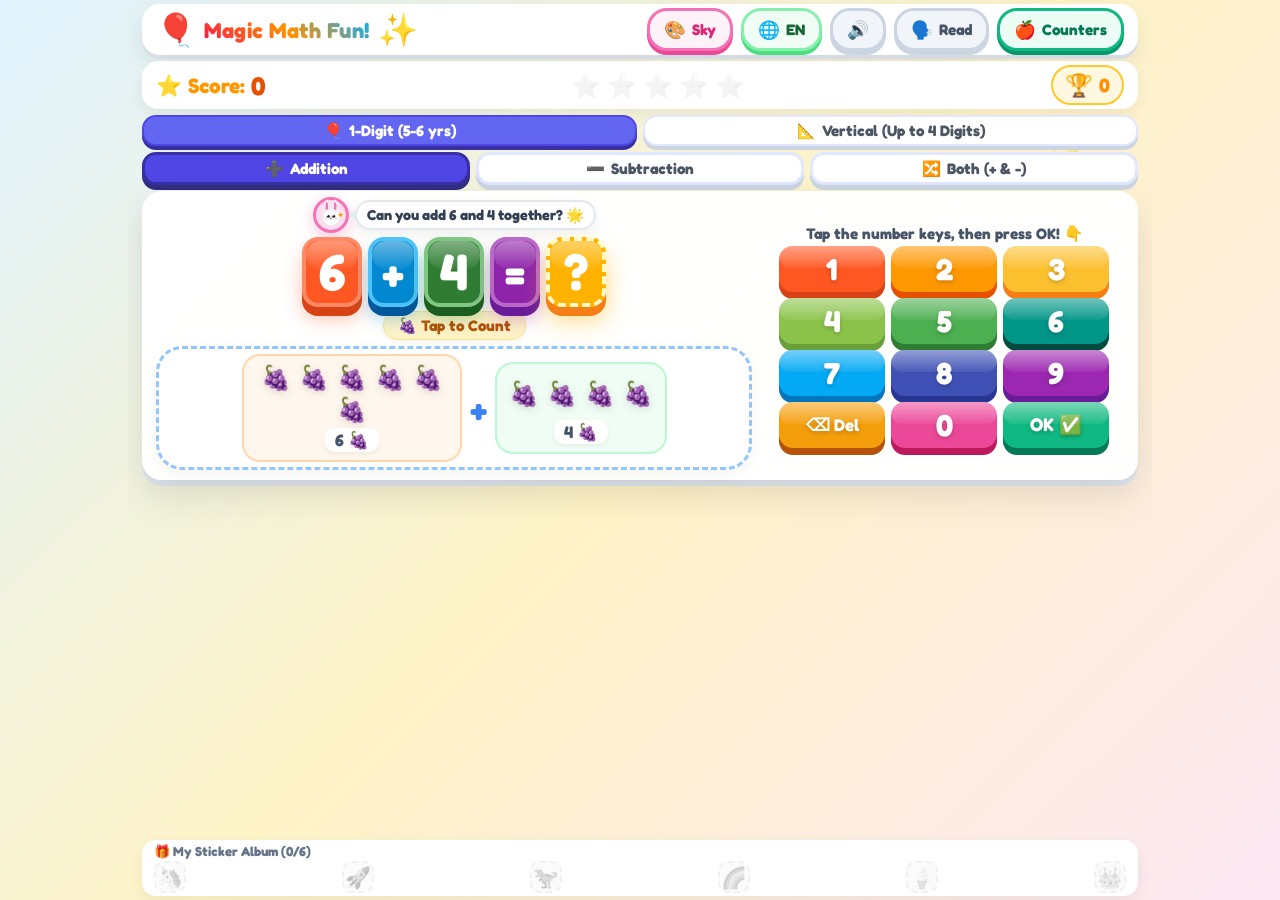
==== commit c0ddeb97: "feat(v4.2.0): implement Ning's subtract-down add-up borrow method and interactive tactile animations" ====
--- a/index.html
+++ b/index.html
@@ -9,7 +9,7 @@
   <link rel="preconnect" href="https://fonts.googleapis.com">
   <link rel="preconnect" href="https://fonts.gstatic.com" crossorigin>
   <link href="https://fonts.googleapis.com/css2?family=Fredoka:wght@400;600;700;800&family=Nunito:wght@700;900&display=swap" rel="stylesheet">
-  <link rel="stylesheet" href="style.css?v=4.1.0">
+  <link rel="stylesheet" href="style.css?v=4.2.0">
 </head>
 <body class="theme-sky">
   <!-- Canvas for celebration fireworks, flowers & magic touch sparkles -->
@@ -191,8 +191,8 @@
           <div class="vertical-card hidden" id="verticalCard">
             <!-- Vertical Actions / Toolbar -->
             <div class="v-toolbar">
-              <button id="vDemoBtn" class="v-tool-btn v-demo-btn" title="Watch Pip solve with animated steps">
-                <span>🪄</span> Show Carry / Borrow Demo
+              <button id="vDemoBtn" class="v-tool-btn v-demo-btn" title="Interactive step-by-step guidance with Pip">
+                <span>🪄</span> Guide Me Step-by-Step!
               </button>
               <button id="vBorrowActionBtn" class="v-tool-btn v-borrow-btn hidden" title="Borrow 1 ten from next column">
                 <span>🤝</span> Borrow 1 Ten!
@@ -208,8 +208,11 @@
 
             <!-- Educational Step-by-Step Prompt Banner -->
             <div class="v-step-guide" id="vStepGuide">
-              <span class="v-guide-icon" id="vGuideIcon">💡</span>
-              <span class="v-guide-text" id="vGuideText">Start with the Ones column on the right! 👉</span>
+              <div class="v-guide-main">
+                <span class="v-guide-icon" id="vGuideIcon">💡</span>
+                <span class="v-guide-text" id="vGuideText">Start with the Ones column on the right! 👉</span>
+              </div>
+              <div class="v-guide-detail" id="vGuideDetail"></div>
             </div>
           </div>
         </div>
@@ -435,6 +438,6 @@
     </div>
   </div>
 
-  <script src="game.js?v=4.1.0"></script>
+  <script src="game.js?v=4.2.0"></script>
 </body>
 </html>
--- a/style.css
+++ b/style.css
@@ -1057,11 +1057,12 @@
   padding: 1px 6px;
   border-radius: 10px;
   font-size: 0.85rem;
-  animation: borrowFly 0.4s ease-out;
+  animation: borrowFly 0.4s cubic-bezier(0.34, 1.56, 0.64, 1);
+  box-shadow: 0 2px 8px rgba(244, 63, 94, 0.35);
 }
 
 @keyframes borrowFly {
-  0% { transform: translateX(20px) scale(0.6); opacity: 0; }
+  0% { transform: translateX(20px) scale(0.4); opacity: 0; }
   100% { transform: translateX(0) scale(1); opacity: 1; }
 }
 
@@ -1076,6 +1077,42 @@
   align-items: center;
   justify-content: center;
   position: relative;
+  transition: all 0.2s cubic-bezier(0.34, 1.56, 0.64, 1);
+}
+
+/* Interactive Tappable Digit for Borrowing */
+.v-digit-cell.can-borrow-wobble {
+  cursor: pointer;
+  background: #fff7ed;
+  border: 2.5px dashed #f97316;
+  border-radius: 14px;
+  animation: borrowPulseWobble 0.9s infinite ease-in-out;
+  box-shadow: 0 0 16px rgba(249, 115, 22, 0.45);
+}
+
+.v-digit-cell.can-borrow-wobble::before {
+  content: 'Tap Me! 🤝';
+  position: absolute;
+  top: -24px;
+  left: 50%;
+  transform: translateX(-50%);
+  background: linear-gradient(135deg, #f97316, #ef4444);
+  color: #ffffff;
+  font-size: 0.72rem;
+  font-weight: 800;
+  padding: 2px 7px;
+  border-radius: 10px;
+  white-space: nowrap;
+  box-shadow: 0 3px 8px rgba(239, 68, 68, 0.4);
+  animation: bounce 0.8s infinite alternate;
+  z-index: 20;
+}
+
+@keyframes borrowPulseWobble {
+  0% { transform: scale(1) rotate(0deg); }
+  25% { transform: scale(1.1) rotate(-4deg); }
+  75% { transform: scale(1.1) rotate(4deg); }
+  100% { transform: scale(1) rotate(0deg); }
 }
 
 .v-digit-cell.struck-through {
@@ -1087,22 +1124,243 @@
   position: absolute;
   top: 15%;
   bottom: 15%;
-  left: 20%;
-  right: 20%;
-  border-top: 3.5px solid #ef4444;
+  left: 15%;
+  right: 15%;
+  border-top: 4px solid #ef4444;
   transform: rotate(-35deg);
+  animation: slashCut 0.3s cubic-bezier(0.34, 1.56, 0.64, 1);
+}
+
+@keyframes slashCut {
+  0% { transform: rotate(-35deg) scaleX(0); opacity: 0; }
+  100% { transform: rotate(-35deg) scaleX(1); opacity: 1; }
 }
 
 .v-sub-digit {
   position: absolute;
-  top: -16px;
-  right: -2px;
-  font-size: 1.1rem;
+  top: -18px;
+  right: -4px;
+  font-size: 1.15rem;
   font-weight: 900;
-  color: #ef4444;
-  background: #fee2e2;
+  color: #ffffff;
+  background: linear-gradient(135deg, #ef4444, #f43f5e);
+  border-radius: 8px;
+  padding: 1px 5px;
+  box-shadow: 0 3px 6px rgba(239, 68, 68, 0.4);
+  animation: subPop 0.35s cubic-bezier(0.34, 1.56, 0.64, 1);
+  z-index: 10;
+}
+
+@keyframes subPop {
+  0% { transform: scale(0); opacity: 0; }
+  80% { transform: scale(1.25); }
+  100% { transform: scale(1); opacity: 1; }
+}
+
+.v-transformed-num {
+  color: #e11d48;
+  font-size: 0.95em;
+  font-weight: 900;
+  animation: transPop 0.4s cubic-bezier(0.34, 1.56, 0.64, 1);
+  display: inline-block;
+  text-shadow: 0 0 8px rgba(225, 29, 72, 0.3);
+}
+
+@keyframes transPop {
+  0% { transform: scale(0.5); opacity: 0; }
+  70% { transform: scale(1.3); }
+  100% { transform: scale(1); opacity: 1; }
+}
+
+/* Interactive Floating Token (Flies across the screen) */
+.flying-math-token {
+  position: fixed;
+  z-index: 10000;
+  pointer-events: none;
+  font-family: var(--font-family);
+  font-weight: 900;
+  padding: 6px 14px;
+  border-radius: 20px;
+  font-size: 1.25rem;
+  color: #ffffff;
+  display: inline-flex;
+  align-items: center;
+  gap: 6px;
+  box-shadow: 0 8px 24px rgba(0, 0, 0, 0.25), 0 0 16px rgba(245, 158, 11, 0.6);
+  border: 2px solid #ffffff;
+  transform: translate(-50%, -50%);
+}
+
+/* Interactive Carry Balloon (Tappable +1 to fly up) */
+.interactive-carry-balloon {
+  position: absolute;
+  top: -46px;
+  left: 50%;
+  transform: translateX(-50%);
+  cursor: pointer;
+  background: linear-gradient(135deg, #ec4899, #f43f5e);
+  color: #ffffff;
+  padding: 4px 10px;
+  border-radius: 18px;
+  font-size: 0.88rem;
+  font-weight: 900;
+  display: flex;
+  align-items: center;
+  gap: 4px;
+  box-shadow: 0 4px 12px rgba(236, 72, 153, 0.5);
+  animation: balloonFloat 1.2s infinite alternate ease-in-out;
+  z-index: 30;
+  white-space: nowrap;
+  border: 2px solid #ffffff;
+}
+
+.interactive-carry-balloon:hover {
+  transform: translateX(-50%) scale(1.12);
+}
+
+.carry-balloon-tip {
+  font-size: 0.72rem;
+  background: rgba(255, 255, 255, 0.25);
+  padding: 1px 5px;
   border-radius: 6px;
-  padding: 0 4px;
+}
+
+@keyframes balloonFloat {
+  0% { transform: translateX(-50%) translateY(0); }
+  100% { transform: translateX(-50%) translateY(-6px); }
+}
+
+.v-carry-cell.carry-target-pulse {
+  border-color: #ec4899 !important;
+  background: #fdf2f8 !important;
+  animation: carryTargetPulse 0.8s infinite alternate;
+  box-shadow: 0 0 14px rgba(236, 72, 153, 0.6);
+}
+
+@keyframes carryTargetPulse {
+  0% { transform: scale(1); border-style: dashed; }
+  100% { transform: scale(1.18); border-style: solid; }
+}
+
+/* Keypad Guided Pulse in Tutor Mode */
+.key-btn.guide-pulse {
+  animation: keyGuidePulse 0.8s infinite alternate !important;
+  box-shadow: 0 0 18px #f59e0b, 0 6px 0 #d97706 !important;
+  border-color: #fbbf24 !important;
+}
+
+@keyframes keyGuidePulse {
+  0% { transform: scale(1); }
+  100% { transform: scale(1.08) translateY(-3px); }
+}
+
+/* Ning's Borrow Method Card (破十法: 借10先減底再加頂) */
+.ning-borrow-card {
+  background: linear-gradient(135deg, #fffbeb, #fef3c7);
+  border: 2.5px solid #f59e0b;
+  border-radius: 16px;
+  padding: 6px 12px;
+  margin: 6px auto;
+  box-shadow: 0 4px 14px rgba(245, 158, 11, 0.25);
+  animation: ningCardPop 0.4s cubic-bezier(0.34, 1.56, 0.64, 1);
+  max-width: 360px;
+  width: 100%;
+  box-sizing: border-box;
+}
+
+@keyframes ningCardPop {
+  0% { transform: scale(0.85); opacity: 0; }
+  100% { transform: scale(1); opacity: 1; }
+}
+
+.ning-card-title {
+  font-size: 0.84rem;
+  font-weight: 800;
+  color: #b45309;
+  margin-bottom: 4px;
+  display: flex;
+  align-items: center;
+  justify-content: center;
+  gap: 4px;
+}
+
+.ning-card-formula {
+  display: flex;
+  align-items: center;
+  justify-content: center;
+  gap: 8px;
+  flex-wrap: wrap;
+}
+
+.ning-formula-step {
+  display: inline-flex;
+  align-items: center;
+  gap: 4px;
+  background: #ffffff;
+  padding: 3px 8px;
+  border-radius: 10px;
+  border: 1.5px solid #fbbf24;
+  font-size: 0.95rem;
+  font-weight: 800;
+  color: #1e293b;
+  box-shadow: 0 2px 4px rgba(0, 0, 0, 0.05);
+}
+
+.ning-formula-step.step-sub {
+  border-color: #38bdf8;
+  background: #f0f9ff;
+}
+
+.ning-formula-step.step-add {
+  border-color: #4ade80;
+  background: #f0fdf4;
+}
+
+.formula-label {
+  font-size: 0.72rem;
+  font-weight: 900;
+  color: #64748b;
+  margin-right: 2px;
+}
+
+.badge-ten {
+  background: #f59e0b;
+  color: #ffffff;
+  padding: 1px 5px;
+  border-radius: 6px;
+  font-size: 0.9rem;
+}
+
+.badge-bot {
+  color: #dc2626;
+  font-weight: 900;
+}
+
+.badge-top {
+  color: #2563eb;
+  font-weight: 900;
+}
+
+.badge-res {
+  background: #e0f2fe;
+  color: #0284c7;
+  padding: 1px 5px;
+  border-radius: 6px;
+}
+
+.badge-final {
+  background: #dcfce7;
+  color: #16a34a;
+  padding: 1px 6px;
+  border-radius: 6px;
+  font-size: 1.05rem;
+  box-shadow: 0 0 8px rgba(34, 197, 94, 0.4);
+}
+
+.ning-arrow {
+  color: #f59e0b;
+  font-weight: 900;
+  font-size: 0.9rem;
 }
 
 /* Operation Symbol */
@@ -1166,13 +1424,38 @@
 /* Step-by-Step Educational Prompt Banner */
 .v-step-guide {
   display: flex;
-  align-items: center;
-  gap: 8px;
+  flex-direction: column;
+  align-items: center;
+  justify-content: center;
+  gap: 6px;
   background: #f0fdf4;
   border: 2px solid #86efac;
   border-radius: 16px;
-  padding: 6px 14px;
+  padding: 6px 12px;
   color: #166534;
+  width: 100%;
+  box-sizing: border-box;
+  text-align: center;
+}
+
+.v-guide-main {
+  display: flex;
+  align-items: center;
+  justify-content: center;
+  gap: 6px;
+  font-weight: 800;
+  font-size: 0.92rem;
+}
+
+.v-guide-detail {
+  width: 100%;
+  display: flex;
+  justify-content: center;
+}
+
+.v-guide-detail:empty {
+  display: none;
+}
   font-size: 0.95rem;
   font-weight: 800;
   box-shadow: 0 3px 0 #4ade80;
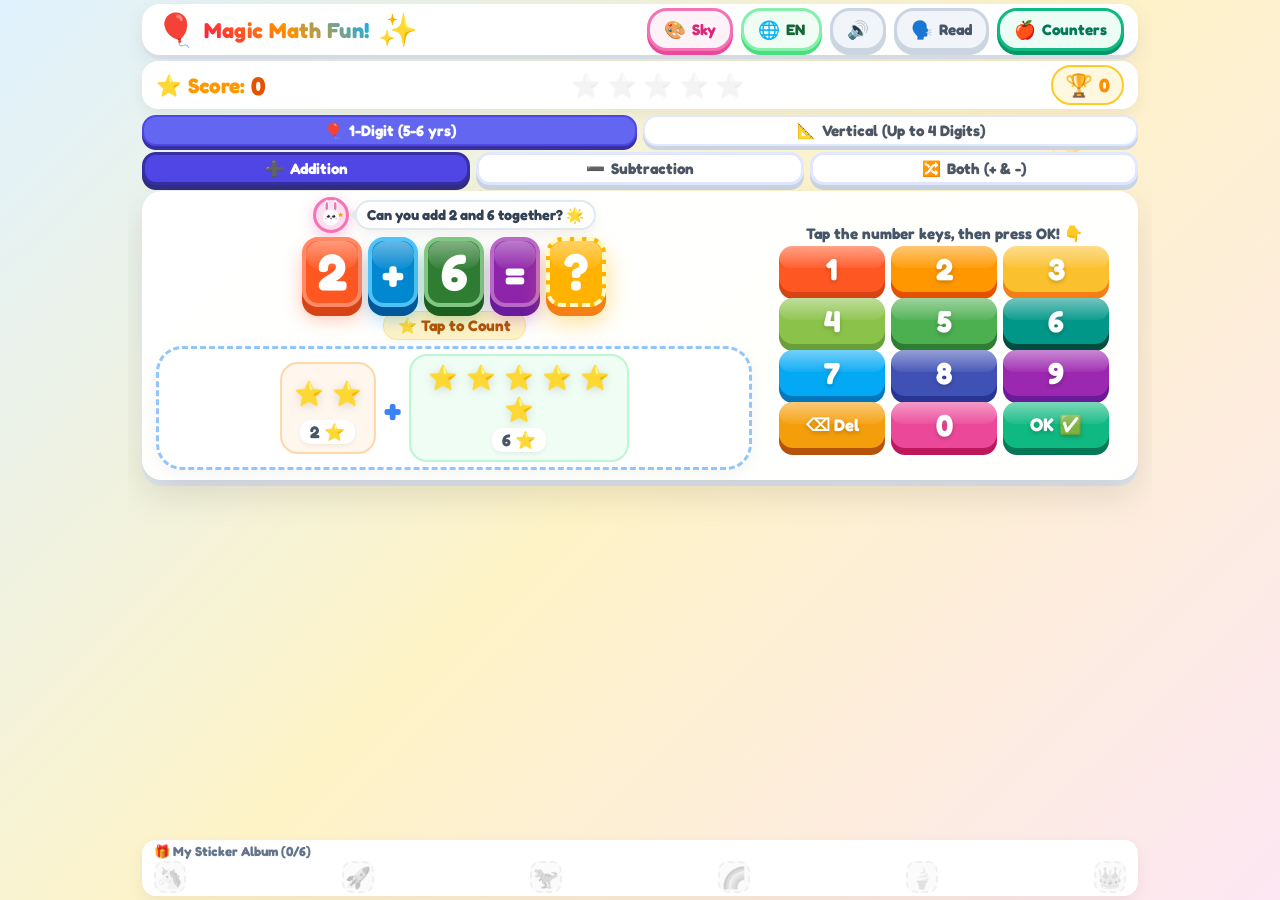
==== commit 73dea8a4: "fix: resolve addition carry lock preventing hundreds digit input and add missing FXEngine.sparkleAt" ====
--- a/index.html
+++ b/index.html
@@ -9,7 +9,7 @@
   <link rel="preconnect" href="https://fonts.googleapis.com">
   <link rel="preconnect" href="https://fonts.gstatic.com" crossorigin>
   <link href="https://fonts.googleapis.com/css2?family=Fredoka:wght@400;600;700;800&family=Nunito:wght@700;900&display=swap" rel="stylesheet">
-  <link rel="stylesheet" href="style.css?v=4.2.0">
+  <link rel="stylesheet" href="style.css?v=4.2.1">
 </head>
 <body class="theme-sky">
   <!-- Canvas for celebration fireworks, flowers & magic touch sparkles -->
@@ -438,6 +438,6 @@
     </div>
   </div>
 
-  <script src="game.js?v=4.2.0"></script>
+  <script src="game.js?v=4.2.1"></script>
 </body>
 </html>
--- a/style.css
+++ b/style.css
@@ -1194,7 +1194,7 @@
 /* Interactive Carry Balloon (Tappable +1 to fly up) */
 .interactive-carry-balloon {
   position: absolute;
-  top: -46px;
+  bottom: calc(100% + 8px);
   left: 50%;
   transform: translateX(-50%);
   cursor: pointer;
@@ -1207,9 +1207,9 @@
   display: flex;
   align-items: center;
   gap: 4px;
-  box-shadow: 0 4px 12px rgba(236, 72, 153, 0.5);
+  box-shadow: 0 4px 14px rgba(236, 72, 153, 0.6);
   animation: balloonFloat 1.2s infinite alternate ease-in-out;
-  z-index: 30;
+  z-index: 50;
   white-space: nowrap;
   border: 2px solid #ffffff;
 }
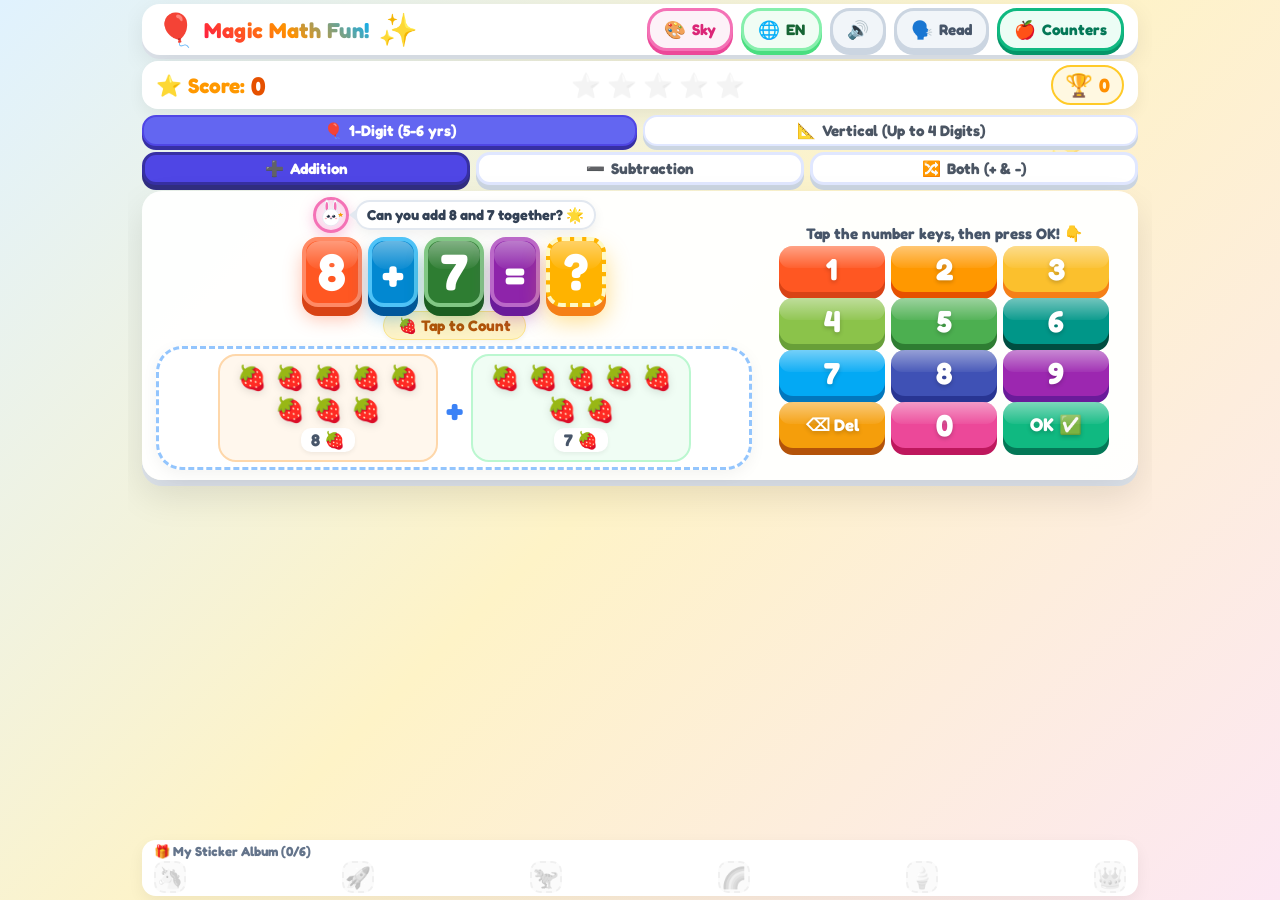
==== commit 985a2f7b: "fix(vertical): require OK button before showing result, restrict fruit counters to 1-digit, and disp" ====
--- a/index.html
+++ b/index.html
@@ -9,7 +9,7 @@
   <link rel="preconnect" href="https://fonts.googleapis.com">
   <link rel="preconnect" href="https://fonts.gstatic.com" crossorigin>
   <link href="https://fonts.googleapis.com/css2?family=Fredoka:wght@400;600;700;800&family=Nunito:wght@700;900&display=swap" rel="stylesheet">
-  <link rel="stylesheet" href="style.css?v=4.2.1">
+  <link rel="stylesheet" href="style.css?v=4.3.0">
 </head>
 <body class="theme-sky">
   <!-- Canvas for celebration fireworks, flowers & magic touch sparkles -->
@@ -438,6 +438,6 @@
     </div>
   </div>
 
-  <script src="game.js?v=4.2.1"></script>
+  <script src="game.js?v=4.3.0"></script>
 </body>
 </html>
--- a/style.css
+++ b/style.css
@@ -214,6 +214,10 @@
   box-shadow: 0 4px 0 #059669;
 }
 
+.tool-btn.hidden {
+  display: none !important;
+}
+
 .theme-btn {
   background: #fdf2f8;
   border-color: #f472b6;
@@ -1138,10 +1142,13 @@
 
 .v-sub-digit {
   position: absolute;
-  top: -18px;
+  top: -20px;
   right: -4px;
-  font-size: 1.15rem;
+  min-width: 28px;
+  text-align: center;
+  font-size: 1.05rem;
   font-weight: 900;
+  letter-spacing: -0.5px;
   color: #ffffff;
   background: linear-gradient(135deg, #ef4444, #f43f5e);
   border-radius: 8px;
@@ -1419,6 +1426,14 @@
   background: #ecfdf5;
   color: #047857;
   box-shadow: 0 3px 0 #059669;
+}
+
+.v-ans-cell.has-val {
+  border-color: #6366f1;
+  background: #eef2ff;
+  color: #4338ca;
+  font-weight: 900;
+  box-shadow: 0 0 14px rgba(99, 102, 241, 0.45);
 }
 
 /* Step-by-Step Educational Prompt Banner */
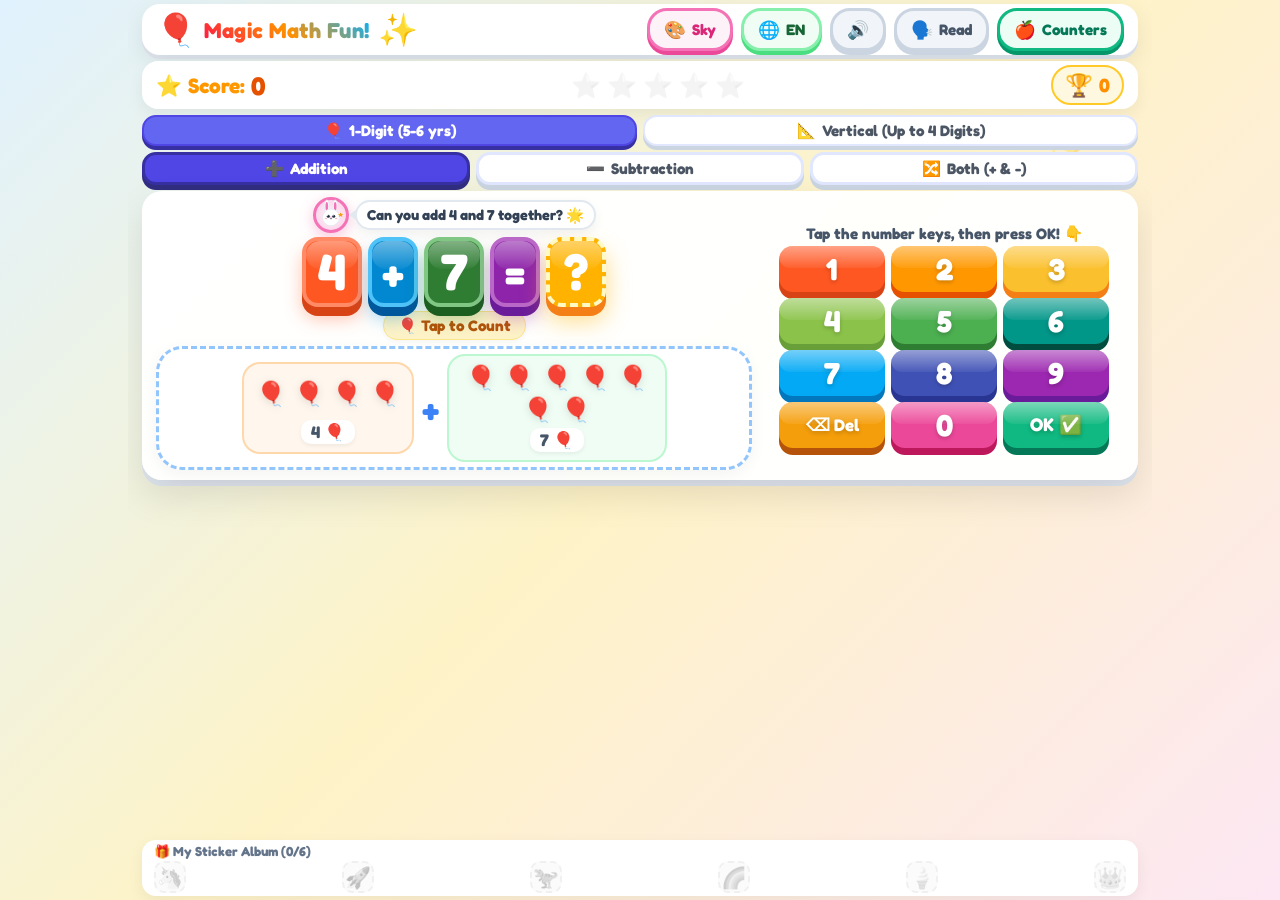
==== commit 77b625fe: "fix(cache): add anti-cache meta headers and enforce multi-layer hiding of fruit counters in vertical" ====
--- a/index.html
+++ b/index.html
@@ -5,11 +5,14 @@
   <meta name="viewport" content="width=device-width, initial-scale=1.0, maximum-scale=1.0, user-scalable=no, viewport-fit=cover">
   <meta name="apple-mobile-web-app-capable" content="yes">
   <meta name="apple-mobile-web-app-status-bar-style" content="default">
+  <meta http-equiv="Cache-Control" content="no-cache, no-store, must-revalidate">
+  <meta http-equiv="Pragma" content="no-cache">
+  <meta http-equiv="Expires" content="0">
   <title>🌟 Magic Math Adventure! Kids Addition & Subtraction 🎈</title>
   <link rel="preconnect" href="https://fonts.googleapis.com">
   <link rel="preconnect" href="https://fonts.gstatic.com" crossorigin>
   <link href="https://fonts.googleapis.com/css2?family=Fredoka:wght@400;600;700;800&family=Nunito:wght@700;900&display=swap" rel="stylesheet">
-  <link rel="stylesheet" href="style.css?v=4.3.0">
+  <link rel="stylesheet" href="style.css?v=4.3.1">
 </head>
 <body class="theme-sky">
   <!-- Canvas for celebration fireworks, flowers & magic touch sparkles -->
@@ -438,6 +441,6 @@
     </div>
   </div>
 
-  <script src="game.js?v=4.3.0"></script>
+  <script src="game.js?v=4.3.1"></script>
 </body>
 </html>
--- a/style.css
+++ b/style.css
@@ -214,8 +214,15 @@
   box-shadow: 0 4px 0 #059669;
 }
 
-.tool-btn.hidden {
+.tool-btn.hidden,
+#visualToggleBtn.hidden,
+body.mode-vertical #visualToggleBtn,
+body.mode-vertical #visualHelpersWrapper,
+body.mode-vertical .visual-helpers-wrapper,
+body.mode-vertical .visual-helpers-container {
   display: none !important;
+  visibility: hidden !important;
+  pointer-events: none !important;
 }
 
 .theme-btn {
@@ -786,8 +793,9 @@
   transition: all 0.3s ease;
 }
 
-.visual-helpers-wrapper.hidden {
-  display: none;
+.visual-helpers-wrapper.hidden,
+#visualHelpersWrapper.hidden {
+  display: none !important;
 }
 
 .helpers-header {
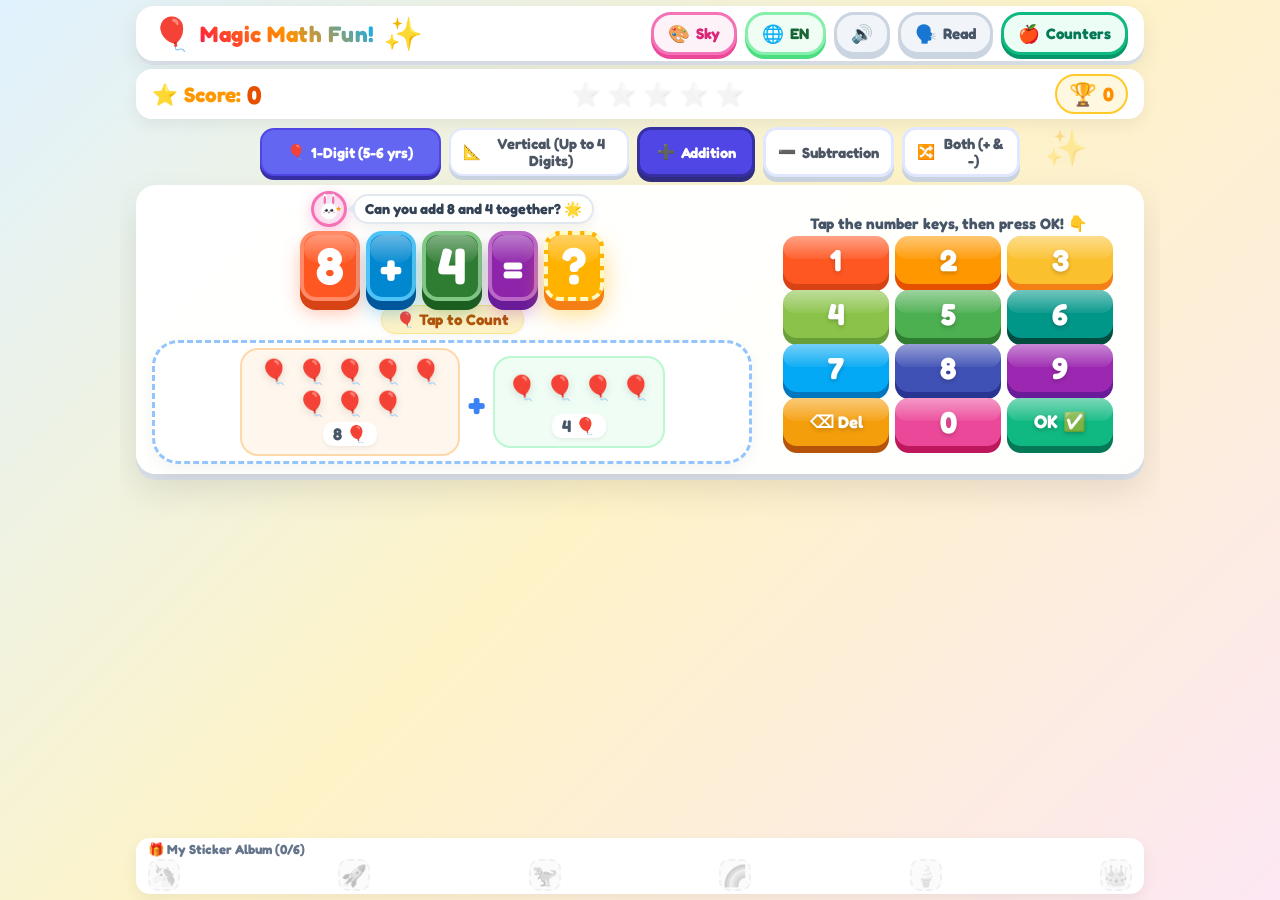
==== commit e533814c: "fix(responsive): dynamic viewport adaptation for notebook/pc/ipad, enable smooth scrolling, uncross " ====
--- a/index.html
+++ b/index.html
@@ -12,7 +12,7 @@
   <link rel="preconnect" href="https://fonts.googleapis.com">
   <link rel="preconnect" href="https://fonts.gstatic.com" crossorigin>
   <link href="https://fonts.googleapis.com/css2?family=Fredoka:wght@400;600;700;800&family=Nunito:wght@700;900&display=swap" rel="stylesheet">
-  <link rel="stylesheet" href="style.css?v=4.3.1">
+  <link rel="stylesheet" href="style.css?v=4.4.0">
 </head>
 <body class="theme-sky">
   <!-- Canvas for celebration fireworks, flowers & magic touch sparkles -->
@@ -91,35 +91,38 @@
       </div>
     </div>
 
-    <!-- Level / Format Selector: Single Digit vs Vertical Multi-Digit -->
-    <div class="format-selector">
-      <button class="format-tab active" id="tabHorizontal" data-format="horizontal">
-        <span class="tab-icon">🎈</span> 1-Digit (5-6 yrs)
-      </button>
-      <button class="format-tab" id="tabVertical" data-format="vertical">
-        <span class="tab-icon">📐</span> Vertical (Up to 4 Digits)
-      </button>
-    </div>
-
-    <!-- Multi-Digit Range Selector (Visible only in Vertical mode) -->
-    <div class="digit-selector hidden" id="digitSelector">
-      <span class="digit-label">Columns:</span>
-      <button class="digit-pill active" data-digits="2">2 Digits (Tens)</button>
-      <button class="digit-pill" data-digits="3">3 Digits (Hundreds)</button>
-      <button class="digit-pill" data-digits="4">4 Digits (Thousands)</button>
-    </div>
-
-    <!-- Mode Selector Tabs -->
-    <div class="mode-selector">
-      <button class="mode-tab active" data-mode="add">
-        <span class="tab-icon">➕</span> Addition
-      </button>
-      <button class="mode-tab" data-mode="sub">
-        <span class="tab-icon">➖</span> Subtraction
-      </button>
-      <button class="mode-tab" data-mode="mix">
-        <span class="tab-icon">🔀</span> Both (+ & -)
-      </button>
+    <!-- Combined Responsive Controls Toolbar -->
+    <div class="controls-toolbar" id="controlsToolbar">
+      <!-- Level / Format Selector: Single Digit vs Vertical Multi-Digit -->
+      <div class="format-selector">
+        <button class="format-tab active" id="tabHorizontal" data-format="horizontal">
+          <span class="tab-icon">🎈</span> 1-Digit (5-6 yrs)
+        </button>
+        <button class="format-tab" id="tabVertical" data-format="vertical">
+          <span class="tab-icon">📐</span> Vertical (Up to 4 Digits)
+        </button>
+      </div>
+
+      <!-- Multi-Digit Range Selector (Visible only in Vertical mode) -->
+      <div class="digit-selector hidden" id="digitSelector">
+        <span class="digit-label">Columns:</span>
+        <button class="digit-pill active" data-digits="2">2 Digits (Tens)</button>
+        <button class="digit-pill" data-digits="3">3 Digits (Hundreds)</button>
+        <button class="digit-pill" data-digits="4">4 Digits (Thousands)</button>
+      </div>
+
+      <!-- Mode Selector Tabs -->
+      <div class="mode-selector">
+        <button class="mode-tab active" data-mode="add">
+          <span class="tab-icon">➕</span> Addition
+        </button>
+        <button class="mode-tab" data-mode="sub">
+          <span class="tab-icon">➖</span> Subtraction
+        </button>
+        <button class="mode-tab" data-mode="mix">
+          <span class="tab-icon">🔀</span> Both (+ & -)
+        </button>
+      </div>
     </div>
 
     <!-- Main Game Board -->
@@ -441,6 +444,6 @@
     </div>
   </div>
 
-  <script src="game.js?v=4.3.1"></script>
+  <script src="game.js?v=4.4.0"></script>
 </body>
 </html>
--- a/style.css
+++ b/style.css
@@ -35,6 +35,12 @@
   touch-action: manipulation;
 }
 
+html {
+  overflow-x: hidden;
+  overflow-y: auto;
+  min-height: 100%;
+}
+
 body {
   font-family: var(--font-family);
   background: var(--bg-gradient);
@@ -48,6 +54,7 @@
   justify-content: center;
   align-items: center;
   overflow-x: hidden;
+  overflow-y: auto;
   position: relative;
   color: #37474f;
 }
@@ -406,6 +413,15 @@
 /* ==========================================================================
    Mode & Range Selectors
    ========================================================================== */
+/* Controls Toolbar (Groups format, range and mode selectors for clean responsive layouts) */
+.controls-toolbar {
+  display: flex;
+  flex-direction: column;
+  gap: 6px;
+  margin-bottom: 8px;
+  width: 100%;
+}
+
 /* Format Selector (Horizontal vs Vertical Multi-Digit) */
 .format-selector {
   display: flex;
@@ -1069,8 +1085,45 @@
   padding: 1px 6px;
   border-radius: 10px;
   font-size: 0.85rem;
+  font-weight: 900;
   animation: borrowFly 0.4s cubic-bezier(0.34, 1.56, 0.64, 1);
   box-shadow: 0 2px 8px rgba(244, 63, 94, 0.35);
+  display: inline-flex;
+  align-items: center;
+  justify-content: center;
+  line-height: 1.2;
+}
+
+.v-borrow-badge.borrow-minus {
+  background: #fee2e2;
+  border: 1.5px solid #ef4444;
+  color: #dc2626;
+  font-size: 0.95rem;
+  font-weight: 900;
+  padding: 1px 6px;
+  border-radius: 12px;
+  box-shadow: 0 2px 6px rgba(239, 68, 68, 0.35);
+  animation: subPop 0.35s cubic-bezier(0.34, 1.56, 0.64, 1);
+}
+
+.v-borrow-badge.borrow-nine {
+  background: #fef3c7;
+  border: 1.5px solid #f59e0b;
+  color: #b45309;
+  font-size: 0.95rem;
+  font-weight: 900;
+  padding: 1px 6px;
+  border-radius: 12px;
+  box-shadow: 0 2px 6px rgba(245, 158, 11, 0.35);
+  animation: subPop 0.35s cubic-bezier(0.34, 1.56, 0.64, 1);
+}
+
+.v-carry-cell:has(.v-borrow-badge),
+.v-carry-cell.has-borrow-minus,
+.v-carry-cell.has-borrow-10,
+.v-carry-cell.has-borrow-nine {
+  border: none !important;
+  background: transparent !important;
 }
 
 @keyframes borrowFly {
@@ -2257,24 +2310,25 @@
   }
 }
 
-/* 🍎 iPad Portrait & Tablets Portrait (700px to 950px) - ZERO SCROLLING GUARANTEED */
+/* 🍎 iPad Portrait & Tablets Portrait (700px to 950px) - Smooth Responsive Fit */
 @media (min-width: 581px) and (max-width: 950px) and (orientation: portrait),
        (min-width: 600px) and (max-width: 900px) and (min-height: 800px) {
   body {
-    overflow: hidden !important;
+    overflow-x: hidden;
+    overflow-y: auto;
   }
 
   .game-container {
     max-width: 760px;
     width: 100%;
-    height: 100vh;
-    height: var(--app-height, 100vh);
-    max-height: var(--app-height, 100vh);
+    min-height: 100vh;
+    min-height: var(--app-height, 100vh);
     padding: 6px 14px;
     margin: 0 auto;
     justify-content: flex-start;
     gap: 4px;
-    overflow: hidden !important;
+    overflow-y: auto;
+    overflow-x: hidden;
   }
 
   .game-header {
@@ -2291,6 +2345,21 @@
     padding: 5px 14px;
     margin-bottom: 4px;
     border-radius: 16px;
+  }
+
+  .controls-toolbar {
+    flex-direction: row;
+    flex-wrap: wrap;
+    justify-content: center;
+    align-items: center;
+    gap: 6px;
+    margin-bottom: 4px;
+  }
+
+  .controls-toolbar .format-selector,
+  .controls-toolbar .digit-selector,
+  .controls-toolbar .mode-selector {
+    margin-bottom: 0;
   }
 
   .format-selector {
@@ -2466,86 +2535,92 @@
   }
 }
 
-/* 🍎 iPad Landscape & Tablets Landscape - ZERO SCROLLING GUARANTEED */
-@media (min-width: 700px) and (orientation: landscape), (max-height: 840px) and (min-width: 768px) {
+/* 🍎 iPad Landscape, Laptops/Notebooks, PC Desktop - Dynamic Responsive Fit */
+@media (min-width: 700px) and (orientation: landscape), (min-width: 768px) {
   body {
-    overflow: hidden !important;
+    overflow-x: hidden;
+    overflow-y: auto;
   }
 
   .game-container {
-    max-width: 1024px;
+    max-width: 1040px;
     min-height: 100vh;
     min-height: var(--app-height, 100vh);
-    max-height: 100vh;
-    max-height: var(--app-height, 100vh);
-    padding: 4px 14px;
+    padding: 6px 16px;
     margin: 0 auto;
     justify-content: flex-start;
-    gap: 3px;
-    overflow: hidden !important;
+    gap: 4px;
+    overflow-y: auto;
+    overflow-x: hidden;
   }
 
   .game-header {
-    padding: 4px 14px;
-    margin-bottom: 3px;
+    padding: 6px 16px;
+    margin-bottom: 4px;
     border-radius: 18px;
   }
 
   .game-title {
-    font-size: 1.35rem;
+    font-size: 1.4rem;
   }
 
   .score-banner {
-    padding: 4px 14px;
-    margin-bottom: 3px;
+    padding: 5px 16px;
+    margin-bottom: 4px;
     border-radius: 16px;
   }
 
   .combo-badge {
+    font-size: 0.88rem;
+    padding: 2px 8px;
+  }
+
+  /* Grouped responsive toolbar on wide screens */
+  .controls-toolbar {
+    display: flex;
+    flex-direction: row;
+    align-items: center;
+    justify-content: center;
+    gap: 8px;
+    flex-wrap: wrap;
+    margin-bottom: 4px;
+  }
+
+  .controls-toolbar .format-selector,
+  .controls-toolbar .digit-selector,
+  .controls-toolbar .mode-selector {
+    margin-bottom: 0;
+  }
+
+  .format-tab, .mode-tab {
+    padding: 5px 12px;
+    font-size: 0.92rem;
+    border-radius: 14px;
+  }
+
+  .digit-selector {
+    padding: 3px 8px;
+    border-radius: 16px;
+  }
+
+  .digit-pill {
+    padding: 3px 10px;
     font-size: 0.85rem;
-    padding: 2px 8px;
-  }
-
-  .format-selector {
-    margin-bottom: 3px;
-    gap: 6px;
-  }
-
-  .format-tab {
-    padding: 4px 8px;
-    font-size: 0.95rem;
-    border-radius: 14px;
-  }
-
-  .digit-selector {
-    margin-bottom: 3px;
-    padding: 3px 8px;
-  }
-
-  .mode-selector {
-    margin-bottom: 3px;
-    gap: 6px;
-  }
-
-  .mode-tab {
-    padding: 4px 8px;
-    font-size: 0.95rem;
-    border-radius: 14px;
   }
 
   .math-board {
-    padding: 6px 14px;
-    margin-bottom: 3px;
+    padding: 6px 16px;
+    margin-bottom: 4px;
     border-radius: 20px;
   }
 
-  /* Split layout on iPad Landscape */
+  /* Split layout on iPad Landscape & PC */
   .board-layout {
     display: flex;
     flex-direction: row;
     align-items: center;
     justify-content: space-between;
-    gap: 12px;
+    gap: 16px;
   }
 
   .board-problem-section {
@@ -2569,7 +2644,7 @@
   .mascot-bubble {
     font-size: 0.9rem;
     padding: 4px 10px;
-    max-width: 260px;
+    max-width: 280px;
   }
 
   .board-input-section {
@@ -2614,25 +2689,25 @@
   }
 
   .v-grid-wrapper {
-    padding: 5px 12px;
+    padding: 6px 14px;
     row-gap: 3px;
     column-gap: 10px;
   }
 
   .v-digit-cell {
     font-size: 2.3rem;
-    width: 40px;
-    height: 44px;
+    width: 42px;
+    height: 46px;
   }
 
   .v-op-cell {
     font-size: 2.3rem;
-    width: 32px;
+    width: 34px;
   }
 
   .v-ans-cell {
-    width: 42px;
-    height: 46px;
+    width: 44px;
+    height: 48px;
     font-size: 2.2rem;
   }
 
@@ -2655,7 +2730,7 @@
   }
 
   .key-btn {
-    height: 46px;
+    height: 48px;
     font-size: 1.9rem;
     border-radius: 14px;
   }
@@ -2684,6 +2759,216 @@
     height: 32px;
     font-size: 1.3rem;
     border-radius: 10px;
+  }
+}
+
+/* 💻 Notebooks / Laptops & Compact Height Screens (e.g. 1366x768, 1440x900, 1536x864, iPad Landscape) */
+@media (max-height: 850px) and (min-width: 700px) {
+  body {
+    overflow-x: hidden;
+    overflow-y: auto;
+  }
+
+  .game-container {
+    padding: 2px 10px;
+    gap: 2px;
+    justify-content: flex-start;
+  }
+
+  .game-header {
+    padding: 3px 12px;
+    margin-bottom: 2px;
+    border-radius: 14px;
+  }
+
+  .game-title {
+    font-size: 1.2rem;
+  }
+
+  .logo-icon {
+    font-size: 1.3rem;
+  }
+
+  .tool-btn {
+    padding: 3px 8px;
+    font-size: 0.88rem;
+    border-radius: 10px;
+  }
+
+  .score-banner {
+    padding: 2px 10px;
+    margin-bottom: 2px;
+    border-radius: 12px;
+  }
+
+  .streak-box {
+    font-size: 0.9rem;
+  }
+
+  .star-slot {
+    font-size: 1rem;
+  }
+
+  .trophy-badge {
+    font-size: 0.85rem;
+    padding: 1px 6px;
+  }
+
+  .controls-toolbar {
+    gap: 6px;
+    margin-bottom: 2px;
+  }
+
+  .format-tab, .mode-tab {
+    padding: 4px 10px;
+    font-size: 0.84rem;
+    border-radius: 10px;
+  }
+
+  .digit-selector {
+    padding: 2px 6px;
+    border-radius: 12px;
+  }
+
+  .digit-label {
+    font-size: 0.82rem;
+  }
+
+  .digit-pill {
+    padding: 2px 8px;
+    font-size: 0.8rem;
+    border-radius: 8px;
+  }
+
+  .math-board {
+    padding: 4px 10px;
+    margin-bottom: 2px;
+    border-radius: 16px;
+  }
+
+  .board-layout {
+    gap: 10px;
+  }
+
+  .mascot-bar {
+    margin-bottom: 2px;
+    gap: 4px;
+  }
+
+  .mascot-avatar, .svg-mascot {
+    width: 30px;
+    height: 30px;
+  }
+
+  .mascot-bubble {
+    font-size: 0.82rem;
+    padding: 2px 8px;
+    max-width: 270px;
+  }
+
+  .v-toolbar {
+    margin-bottom: 2px;
+  }
+
+  .v-tool-btn {
+    padding: 2px 8px;
+    font-size: 0.82rem;
+    border-radius: 10px;
+  }
+
+  .v-grid-wrapper {
+    padding: 4px 10px;
+    margin-bottom: 2px;
+    border-radius: 16px;
+    row-gap: 2px;
+    column-gap: 8px;
+  }
+
+  .v-col-header {
+    font-size: 0.8rem;
+    padding: 1px 5px;
+    border-radius: 6px;
+  }
+
+  .v-carry-cell {
+    width: 24px;
+    height: 24px;
+    font-size: 0.88rem;
+  }
+
+  .v-borrow-badge {
+    font-size: 0.8rem;
+    padding: 1px 5px;
+  }
+
+  .v-digit-cell {
+    font-size: clamp(1.8rem, 3.8vh, 2.2rem);
+    width: clamp(32px, 3.8vw, 40px);
+    height: clamp(34px, 4.4vh, 42px);
+  }
+
+  .v-op-cell {
+    font-size: clamp(1.8rem, 3.8vh, 2.2rem);
+    width: clamp(24px, 3vw, 30px);
+  }
+
+  .v-ans-cell {
+    font-size: clamp(1.8rem, 3.8vh, 2.2rem);
+    width: clamp(34px, 4vw, 42px);
+    height: clamp(36px, 4.6vh, 44px);
+    border-radius: 10px;
+  }
+
+  .v-step-guide {
+    font-size: 0.8rem;
+    padding: 2px 6px;
+    border-radius: 10px;
+    margin-top: 2px;
+  }
+
+  .hint-text {
+    font-size: 0.84rem;
+    margin-bottom: 2px;
+  }
+
+  .keypad-container {
+    max-width: 290px;
+  }
+
+  .keypad-grid {
+    gap: 4px;
+  }
+
+  .key-btn {
+    height: clamp(36px, 4.8vh, 44px);
+    font-size: clamp(1.4rem, 2.4vh, 1.75rem);
+    border-radius: 10px;
+  }
+
+  .key-clear {
+    font-size: clamp(0.85rem, 1.4vh, 1rem);
+  }
+
+  .key-submit {
+    font-size: clamp(0.9rem, 1.5vh, 1.1rem);
+  }
+
+  .sticker-shelf {
+    padding: 2px 8px;
+    border-radius: 10px;
+    margin-top: 2px;
+  }
+
+  .shelf-title {
+    font-size: 0.75rem;
+    margin-bottom: 1px;
+  }
+
+  .sticker-item {
+    width: 26px;
+    height: 26px;
+    font-size: 1.1rem;
+    border-radius: 6px;
   }
 }
 
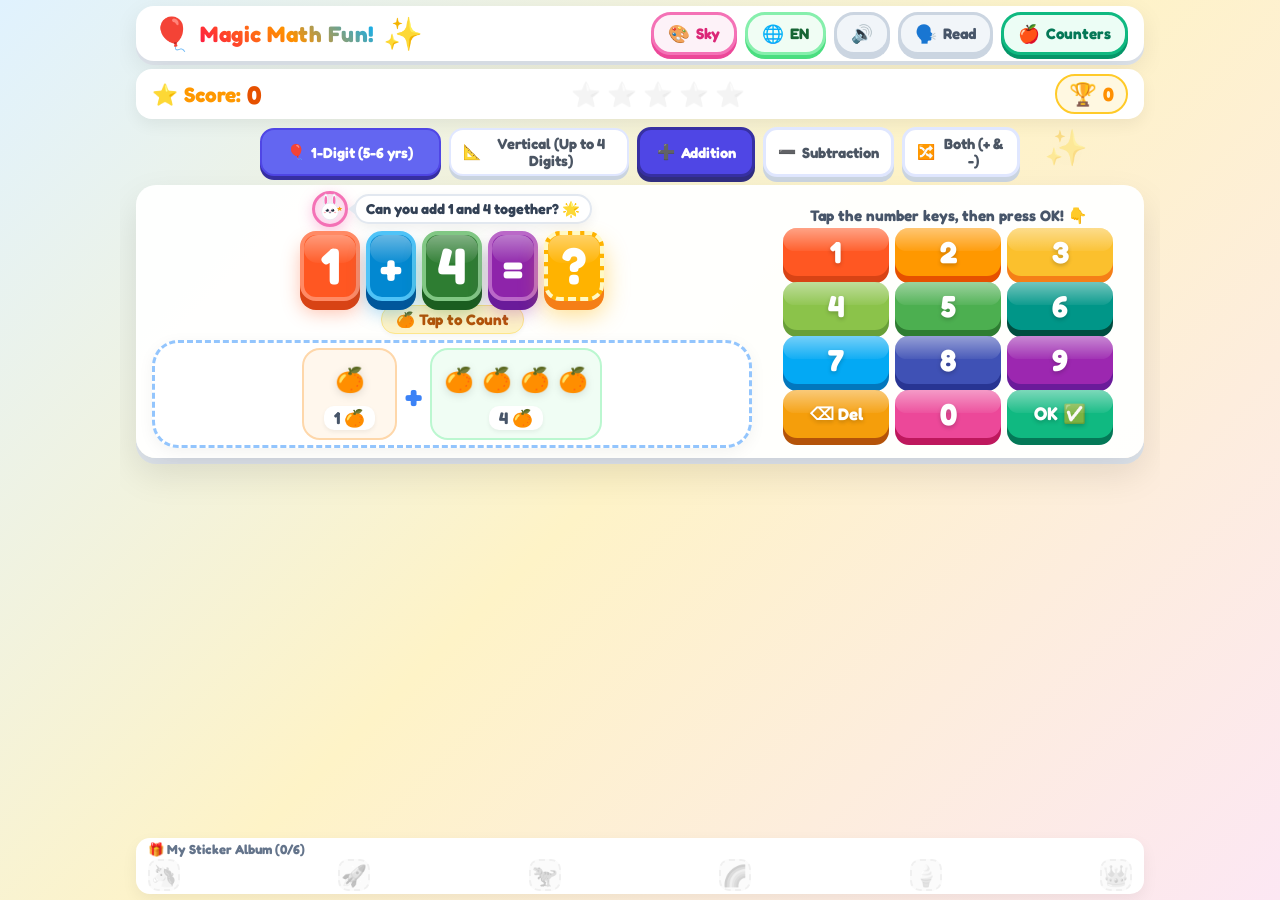
==== commit 3c94ea06: "feat(ux): allow kids to enter all digits and press OK once to submit vertical math" ====
--- a/index.html
+++ b/index.html
@@ -12,7 +12,7 @@
   <link rel="preconnect" href="https://fonts.googleapis.com">
   <link rel="preconnect" href="https://fonts.gstatic.com" crossorigin>
   <link href="https://fonts.googleapis.com/css2?family=Fredoka:wght@400;600;700;800&family=Nunito:wght@700;900&display=swap" rel="stylesheet">
-  <link rel="stylesheet" href="style.css?v=4.4.0">
+  <link rel="stylesheet" href="style.css?v=4.5.0">
 </head>
 <body class="theme-sky">
   <!-- Canvas for celebration fireworks, flowers & magic touch sparkles -->
@@ -444,6 +444,6 @@
     </div>
   </div>
 
-  <script src="game.js?v=4.4.0"></script>
+  <script src="game.js?v=4.5.0"></script>
 </body>
 </html>
--- a/style.css
+++ b/style.css
@@ -1497,6 +1497,20 @@
   box-shadow: 0 0 14px rgba(99, 102, 241, 0.45);
 }
 
+.v-ans-cell.wrong-shake {
+  animation: wrongShake 0.45s ease-in-out;
+  border-color: #ef4444 !important;
+  color: #ef4444 !important;
+  background: #fef2f2 !important;
+  box-shadow: 0 0 16px rgba(239, 68, 68, 0.5) !important;
+}
+
+@keyframes wrongShake {
+  0%, 100% { transform: translateX(0); }
+  20%, 60% { transform: translateX(-7px); }
+  40%, 80% { transform: translateX(7px); }
+}
+
 /* Step-by-Step Educational Prompt Banner */
 .v-step-guide {
   display: flex;
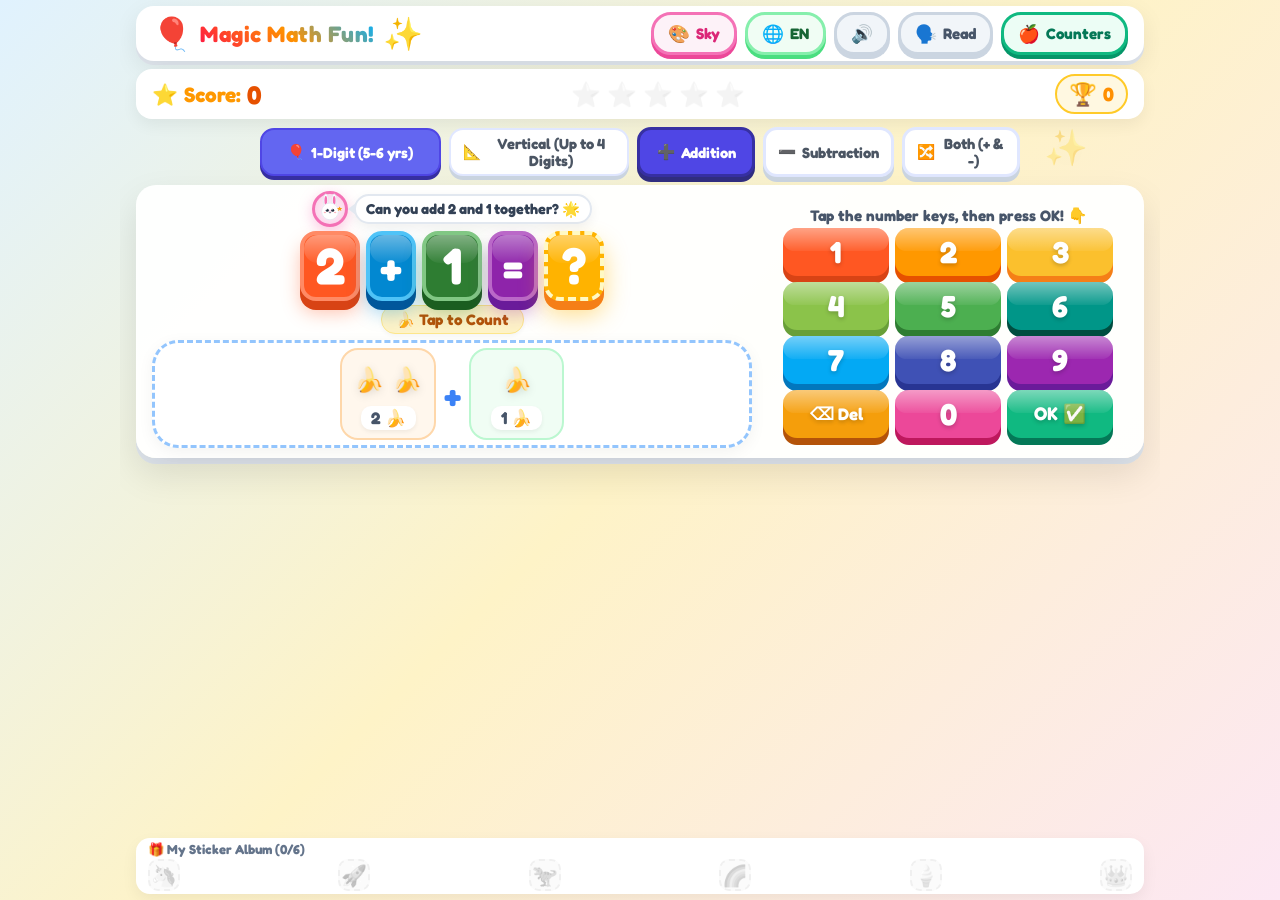
==== commit 54b53cbc: "fix(borrow): preserve both -1 and 10 badges when a digit lends 1 and borrows 10" ====
--- a/index.html
+++ b/index.html
@@ -12,7 +12,7 @@
   <link rel="preconnect" href="https://fonts.googleapis.com">
   <link rel="preconnect" href="https://fonts.gstatic.com" crossorigin>
   <link href="https://fonts.googleapis.com/css2?family=Fredoka:wght@400;600;700;800&family=Nunito:wght@700;900&display=swap" rel="stylesheet">
-  <link rel="stylesheet" href="style.css?v=4.5.0">
+  <link rel="stylesheet" href="style.css?v=4.6.0">
 </head>
 <body class="theme-sky">
   <!-- Canvas for celebration fireworks, flowers & magic touch sparkles -->
@@ -444,6 +444,6 @@
     </div>
   </div>
 
-  <script src="game.js?v=4.5.0"></script>
+  <script src="game.js?v=4.6.0"></script>
 </body>
 </html>
--- a/style.css
+++ b/style.css
@@ -1039,18 +1039,26 @@
 
 /* Carry Cell with Animated Badge */
 .v-carry-cell {
-  height: 28px;
-  width: 28px;
-  border-radius: 50%;
+  min-height: 28px;
+  min-width: 28px;
+  width: auto;
+  border-radius: 14px;
   border: 2px dashed #cbd5e1;
   display: flex;
   align-items: center;
   justify-content: center;
+  gap: 2px;
   font-size: 1.05rem;
   font-weight: 900;
   color: #f59e0b;
   position: relative;
   transition: all 0.25s cubic-bezier(0.34, 1.56, 0.64, 1);
+}
+
+.v-carry-cell:empty {
+  width: 28px;
+  height: 28px;
+  border-radius: 50%;
 }
 
 .v-carry-cell.active-carry {
@@ -1121,9 +1129,25 @@
 .v-carry-cell:has(.v-borrow-badge),
 .v-carry-cell.has-borrow-minus,
 .v-carry-cell.has-borrow-10,
-.v-carry-cell.has-borrow-nine {
+.v-carry-cell.has-borrow-nine,
+.v-carry-cell.has-multi-badge {
   border: none !important;
   background: transparent !important;
+}
+
+.v-carry-cell.has-multi-badge {
+  display: flex;
+  flex-direction: row;
+  align-items: center;
+  justify-content: center;
+  gap: 2px;
+  white-space: nowrap;
+}
+
+.v-carry-cell.has-multi-badge .v-borrow-badge {
+  font-size: 0.78rem;
+  padding: 1px 4px;
+  border-radius: 8px;
 }
 
 @keyframes borrowFly {
@@ -2262,9 +2286,14 @@
   }
 
   .v-carry-cell {
+    min-width: 20px;
+    min-height: 20px;
+    width: auto;
+    font-size: 0.85rem;
+  }
+  .v-carry-cell:empty {
     width: 20px;
     height: 20px;
-    font-size: 0.85rem;
   }
 
   .v-step-guide {
@@ -2905,9 +2934,14 @@
   }
 
   .v-carry-cell {
+    min-width: 24px;
+    min-height: 24px;
+    width: auto;
+    font-size: 0.88rem;
+  }
+  .v-carry-cell:empty {
     width: 24px;
     height: 24px;
-    font-size: 0.88rem;
   }
 
   .v-borrow-badge {
